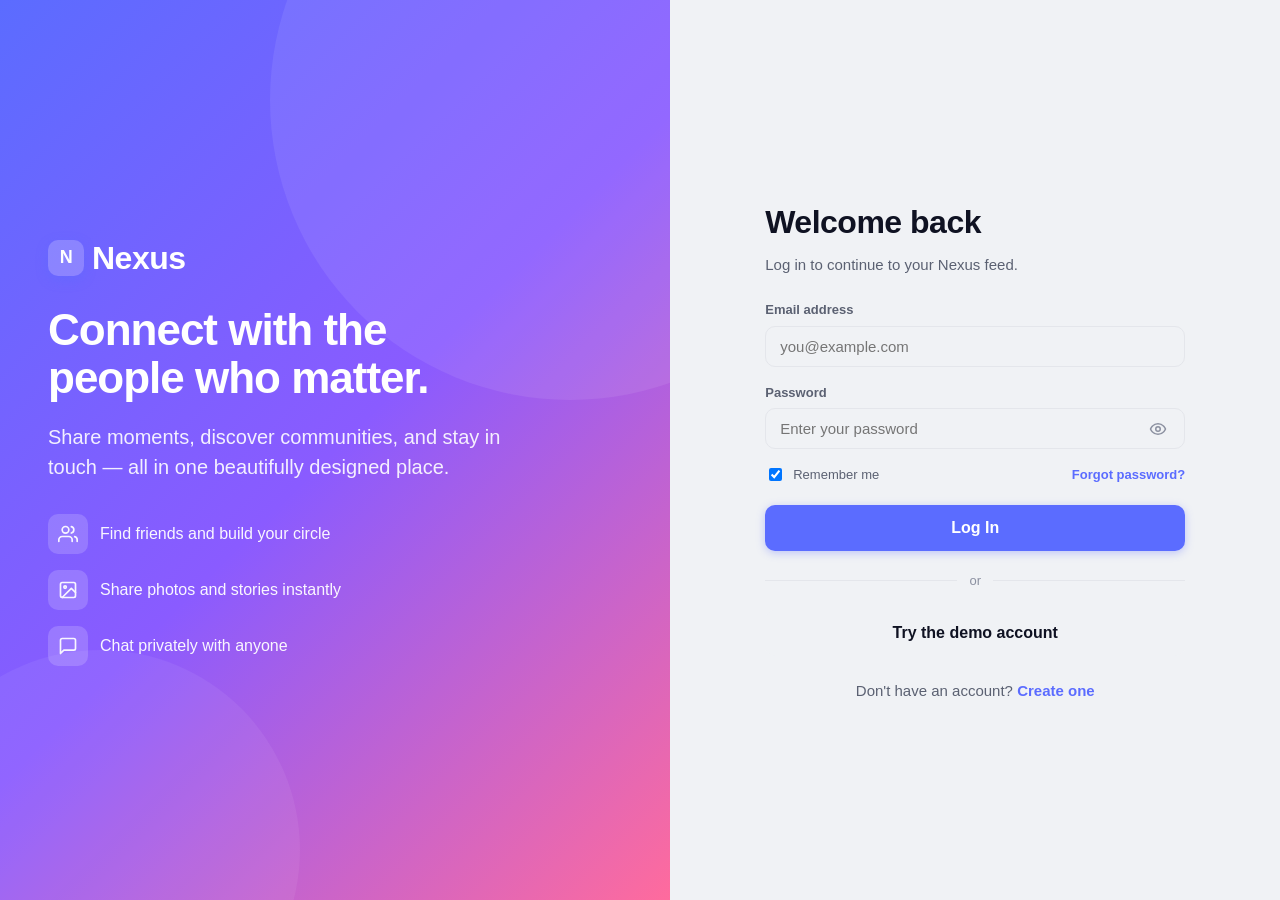
==== login.html @ 4c85dc96 "Update stylesheet and script links in login.html" ====
<!DOCTYPE html>
<html lang="en">
<head>
  <meta charset="UTF-8" />
  <meta name="viewport" content="width=device-width, initial-scale=1.0" />
  <title>Log In — Nexus</title>
  <meta name="description" content="Log in to Nexus, the modern social network." />
  <link rel="stylesheet" href="style.css" />
  <link rel="stylesheet" href="responsive.css" />
</head>
<body>

  <main class="auth-page">
    <!-- Marketing / Brand panel -->
    <section class="auth-hero" aria-hidden="false">
      <div class="auth-hero-content">
        <div class="brand-logo">
          <span class="brand-mark">N</span>
          Nexus
        </div>
        <h1>Connect with the people who matter.</h1>
        <p>Share moments, discover communities, and stay in touch — all in one beautifully designed place.</p>

        <div class="auth-features">
          <div class="auth-feature">
            <span class="fi">
              <svg width="20" height="20" viewBox="0 0 24 24" fill="none" stroke="currentColor" stroke-width="2" stroke-linecap="round" stroke-linejoin="round"><path d="M17 21v-2a4 4 0 0 0-4-4H5a4 4 0 0 0-4 4v2"/><circle cx="9" cy="7" r="4"/><path d="M23 21v-2a4 4 0 0 0-3-3.87"/><path d="M16 3.13a4 4 0 0 1 0 7.75"/></svg>
            </span>
            Find friends and build your circle
          </div>
          <div class="auth-feature">
            <span class="fi">
              <svg width="20" height="20" viewBox="0 0 24 24" fill="none" stroke="currentColor" stroke-width="2" stroke-linecap="round" stroke-linejoin="round"><rect x="3" y="3" width="18" height="18" rx="2"/><circle cx="8.5" cy="8.5" r="1.5"/><path d="m21 15-5-5L5 21"/></svg>
            </span>
            Share photos and stories instantly
          </div>
          <div class="auth-feature">
            <span class="fi">
              <svg width="20" height="20" viewBox="0 0 24 24" fill="none" stroke="currentColor" stroke-width="2" stroke-linecap="round" stroke-linejoin="round"><path d="M21 15a2 2 0 0 1-2 2H7l-4 4V5a2 2 0 0 1 2-2h14a2 2 0 0 1 2 2z"/></svg>
            </span>
            Chat privately with anyone
          </div>
        </div>
      </div>
    </section>

    <!-- Login form -->
    <section class="auth-form-wrap">
      <form class="auth-form" id="loginForm" novalidate>
        <h2>Welcome back</h2>
        <p class="subtitle">Log in to continue to your Nexus feed.</p>

        <div class="field">
          <label for="loginEmail">Email address</label>
          <input type="email" id="loginEmail" class="input" placeholder="you@example.com" autocomplete="email" required />
          <div class="field-error" id="loginEmailError"></div>
        </div>

        <div class="field">
          <label for="loginPassword">Password</label>
          <div class="input-wrap">
            <input type="password" id="loginPassword" class="input" placeholder="Enter your password" autocomplete="current-password" required />
            <button type="button" class="toggle-pass" id="toggleLoginPass" aria-label="Show password">
              <svg width="18" height="18" viewBox="0 0 24 24" fill="none" stroke="currentColor" stroke-width="2" stroke-linecap="round" stroke-linejoin="round"><path d="M2 12s3-7 10-7 10 7 10 7-3 7-10 7-10-7-10-7Z"/><circle cx="12" cy="12" r="3"/></svg>
            </button>
          </div>
          <div class="field-error" id="loginPasswordError"></div>
        </div>

        <div class="flex-between" style="margin-bottom: 20px;">
          <label style="display:flex; align-items:center; gap:8px; font-size:13px; color:var(--text-secondary); cursor:pointer;">
            <input type="checkbox" id="rememberMe" checked />
            Remember me
          </label>
          <a href="#" onclick="return false;" style="font-size:13px; color:var(--brand-primary); font-weight:600;">Forgot password?</a>
        </div>

        <button type="submit" class="btn btn-primary btn-block btn-lg" id="loginBtn">Log In</button>

        <div class="divider">or</div>

        <button type="button" class="btn btn-secondary btn-block btn-lg" id="demoLoginBtn">Try the demo account</button>

        <div class="auth-footer">
          Don't have an account? <a href="signup.html">Create one</a>
        </div>
      </form>
    </section>
  </main>

  <div class="toast-container" id="toastContainer" aria-live="polite" aria-atomic="true"></div>

  <script src="app.js"></script>
  <script src="auth.js"></script>
  <script>
    // Initialize auth page after app.js has loaded
    document.addEventListener('DOMContentLoaded', () => {
      Auth.initLoginPage();
    });
  </script>
</body>
</html>
---- style.css ----
/* ============================================================
   NEXUS SOCIAL — Core Stylesheet
   Design System: variables, layout, components
   ============================================================ */

/* ---------- Design Tokens ---------- */
:root {
  /* Brand */
  --brand-primary: #5b6cff;
  --brand-primary-dark: #4453e0;
  --brand-primary-light: #eef0ff;
  --brand-accent: #ff6b9d;
  --brand-gradient: linear-gradient(135deg, #5b6cff 0%, #8a5bff 50%, #ff6b9d 100%);

  /* Surfaces */
  --bg-app: #f0f2f5;
  --bg-card: #ffffff;
  --bg-elevated: #ffffff;
  --bg-hover: #f2f3f7;
  --bg-input: #f0f2f5;
  --bg-overlay: rgba(15, 18, 30, 0.55);

  /* Text */
  --text-primary: #0f1222;
  --text-secondary: #5b6172;
  --text-muted: #8b90a0;
  --text-inverse: #ffffff;
  --text-link: #5b6cff;

  /* Borders */
  --border-color: #e4e6eb;
  --border-strong: #d0d3db;

  /* Status */
  --success: #22c55e;
  --error: #ef4444;
  --warning: #f59e0b;
  --info: #3b82f6;

  /* Spacing scale */
  --sp-1: 4px;
  --sp-2: 8px;
  --sp-3: 12px;
  --sp-4: 16px;
  --sp-5: 20px;
  --sp-6: 24px;
  --sp-8: 32px;
  --sp-10: 40px;
  --sp-12: 48px;

  /* Radius */
  --r-sm: 6px;
  --r-md: 10px;
  --r-lg: 14px;
  --r-xl: 20px;
  --r-full: 999px;

  /* Shadows */
  --shadow-xs: 0 1px 2px rgba(15, 18, 34, 0.06);
  --shadow-sm: 0 2px 6px rgba(15, 18, 34, 0.08);
  --shadow-md: 0 6px 18px rgba(15, 18, 34, 0.1);
  --shadow-lg: 0 14px 40px rgba(15, 18, 34, 0.16);

  /* Typography */
  --font-sans: -apple-system, BlinkMacSystemFont, "Segoe UI", Roboto, Helvetica, Arial, sans-serif;
  --fs-xs: 11px;
  --fs-sm: 13px;
  --fs-base: 15px;
  --fs-md: 16px;
  --fs-lg: 20px;
  --fs-xl: 24px;
  --fs-2xl: 32px;

  /* Motion */
  --t-fast: 120ms ease;
  --t-base: 220ms cubic-bezier(0.4, 0, 0.2, 1);
  --t-slow: 380ms cubic-bezier(0.4, 0, 0.2, 1);

  --nav-height: 60px;
}

/* ---------- Dark Theme ---------- */
body.theme-dark {
  --bg-app: #0e1016;
  --bg-card: #171a22;
  --bg-elevated: #1e222c;
  --bg-hover: #232733;
  --bg-input: #232733;
  --bg-overlay: rgba(0, 0, 0, 0.7);

  --text-primary: #eef0f5;
  --text-secondary: #a7adbd;
  --text-muted: #7a8090;
  --text-inverse: #0f1222;

  --border-color: #262a35;
  --border-strong: #333846;

  --brand-primary-light: #1e2233;
  --shadow-xs: 0 1px 2px rgba(0, 0, 0, 0.4);
  --shadow-sm: 0 2px 6px rgba(0, 0, 0, 0.45);
  --shadow-md: 0 6px 18px rgba(0, 0, 0, 0.5);
  --shadow-lg: 0 14px 40px rgba(0, 0, 0, 0.6);
}

/* ---------- Reset ---------- */
*, *::before, *::after { box-sizing: border-box; }
html, body { margin: 0; padding: 0; }
img { max-width: 100%; display: block; }
button { font-family: inherit; cursor: pointer; border: none; background: none; }
input, textarea, select { font-family: inherit; }
a { color: inherit; text-decoration: none; }
ul { list-style: none; margin: 0; padding: 0; }

body {
  font-family: var(--font-sans);
  font-size: var(--fs-base);
  color: var(--text-primary);
  background: var(--bg-app);
  line-height: 1.5;
  -webkit-font-smoothing: antialiased;
  transition: background var(--t-base), color var(--t-base);
  min-height: 100vh;
}

::selection { background: var(--brand-primary); color: #fff; }

/* Focus visible */
:focus-visible {
  outline: 2px solid var(--brand-primary);
  outline-offset: 2px;
  border-radius: var(--r-sm);
}

/* Scrollbar */
::-webkit-scrollbar { width: 10px; height: 10px; }
::-webkit-scrollbar-thumb { background: var(--border-strong); border-radius: var(--r-full); }
::-webkit-scrollbar-thumb:hover { background: var(--text-muted); }
::-webkit-scrollbar-track { background: transparent; }

/* ---------- Utility ---------- */
.hidden { display: none !important; }
.sr-only {
  position: absolute; width: 1px; height: 1px;
  padding: 0; margin: -1px; overflow: hidden;
  clip: rect(0,0,0,0); white-space: nowrap; border: 0;
}
.text-muted { color: var(--text-muted); }
.text-secondary { color: var(--text-secondary); }
.flex { display: flex; }
.flex-center { display: flex; align-items: center; justify-content: center; }
.flex-between { display: flex; align-items: center; justify-content: space-between; }
.gap-2 { gap: var(--sp-2); }
.gap-3 { gap: var(--sp-3); }
.gap-4 { gap: var(--sp-4); }

/* ---------- Buttons ---------- */
.btn {
  display: inline-flex;
  align-items: center;
  justify-content: center;
  gap: var(--sp-2);
  padding: 10px 18px;
  border-radius: var(--r-md);
  font-size: var(--fs-base);
  font-weight: 600;
  transition: transform var(--t-fast), background var(--t-fast), box-shadow var(--t-fast), color var(--t-fast);
  white-space: nowrap;
  user-select: none;
}
.btn:active { transform: scale(0.97); }
.btn-primary {
  background: var(--brand-primary);
  color: #fff;
  box-shadow: 0 2px 8px rgba(91, 108, 255, 0.35);
}
.btn-primary:hover { background: var(--brand-primary-dark); }
.btn-secondary {
  background: var(--bg-input);
  color: var(--text-primary);
}
.btn-secondary:hover { background: var(--bg-hover); }
.btn-ghost {
  background: transparent;
  color: var(--text-primary);
}
.btn-ghost:hover { background: var(--bg-hover); }
.btn-danger { background: var(--error); color: #fff; }
.btn-danger:hover { background: #dc2626; }
.btn-outline {
  background: transparent;
  border: 1.5px solid var(--border-strong);
  color: var(--text-primary);
}
.btn-outline:hover { background: var(--bg-hover); }
.btn-sm { padding: 6px 12px; font-size: var(--fs-sm); }
.btn-lg { padding: 14px 24px; font-size: var(--fs-md); }
.btn-block { width: 100%; }
.btn-icon {
  width: 40px; height: 40px;
  padding: 0; border-radius: var(--r-full);
}

/* ---------- Avatar ---------- */
.avatar {
  width: 40px; height: 40px;
  border-radius: var(--r-full);
  object-fit: cover;
  background: var(--bg-input);
  flex-shrink: 0;
}
.avatar-xs { width: 28px; height: 28px; }
.avatar-sm { width: 36px; height: 36px; }
.avatar-md { width: 44px; height: 44px; }
.avatar-lg { width: 56px; height: 56px; }
.avatar-xl { width: 80px; height: 80px; }
.avatar-2xl { width: 120px; height: 120px; }

.avatar-fallback {
  display: flex; align-items: center; justify-content: center;
  background: var(--brand-gradient);
  color: #fff; font-weight: 700;
  text-transform: uppercase;
  letter-spacing: 0.5px;
}

/* ---------- Top Navigation ---------- */
.topnav {
  position: sticky;
  top: 0;
  z-index: 100;
  height: var(--nav-height);
  background: var(--bg-card);
  border-bottom: 1px solid var(--border-color);
  display: grid;
  grid-template-columns: minmax(220px, 1fr) minmax(280px, 2fr) minmax(220px, 1fr);
  align-items: center;
  gap: var(--sp-4);
  padding: 0 var(--sp-5);
  transition: background var(--t-base), border-color var(--t-base);
}

.nav-brand {
  display: flex;
  align-items: center;
  gap: var(--sp-3);
}
.brand-logo {
  display: flex; align-items: center; gap: var(--sp-2);
  font-size: var(--fs-xl);
  font-weight: 800;
  letter-spacing: -0.5px;
  background: var(--brand-gradient);
  -webkit-background-clip: text;
  background-clip: text;
  color: transparent;
}
.brand-mark {
  width: 36px; height: 36px;
  border-radius: 10px;
  background: var(--brand-gradient);
  display: flex; align-items: center; justify-content: center;
  color: #fff; font-weight: 800; font-size: 18px;
  box-shadow: 0 4px 12px rgba(91,108,255,0.4);
}

.nav-search {
  position: relative;
  max-width: 420px;
  width: 100%;
  justify-self: center;
}
.nav-search .search-icon {
  position: absolute;
  left: 12px; top: 50%;
  transform: translateY(-50%);
  color: var(--text-muted);
  pointer-events: none;
}
.nav-search input {
  width: 100%;
  padding: 10px 14px 10px 38px;
  border-radius: var(--r-full);
  border: none;
  background: var(--bg-input);
  color: var(--text-primary);
  font-size: var(--fs-base);
  transition: background var(--t-fast), box-shadow var(--t-fast);
}
.nav-search input:focus {
  outline: none;
  background: var(--bg-card);
  box-shadow: 0 0 0 2px var(--brand-primary), var(--shadow-sm);
}

.search-results {
  position: absolute;
  top: calc(100% + 8px);
  left: 0; right: 0;
  background: var(--bg-elevated);
  border-radius: var(--r-lg);
  box-shadow: var(--shadow-lg);
  border: 1px solid var(--border-color);
  max-height: 420px;
  overflow-y: auto;
  padding: var(--sp-2);
  z-index: 200;
  animation: slideDown var(--t-base);
}
.search-result-item {
  display: flex; align-items: center; gap: var(--sp-3);
  padding: var(--sp-3);
  border-radius: var(--r-md);
  cursor: pointer;
  transition: background var(--t-fast);
}
.search-result-item:hover { background: var(--bg-hover); }
.search-result-item .meta { min-width: 0; }
.search-result-item .name { font-weight: 600; font-size: var(--fs-base); }
.search-result-item .sub { font-size: var(--fs-sm); color: var(--text-muted); }

.nav-actions {
  display: flex;
  align-items: center;
  gap: var(--sp-2);
  justify-content: flex-end;
}
.nav-icon-btn {
  position: relative;
  width: 42px; height: 42px;
  border-radius: var(--r-full);
  background: var(--bg-input);
  color: var(--text-primary);
  display: flex; align-items: center; justify-content: center;
  transition: background var(--t-fast), transform var(--t-fast);
}
.nav-icon-btn:hover { background: var(--bg-hover); transform: translateY(-1px); }
.nav-icon-btn.active { background: var(--brand-primary-light); color: var(--brand-primary); }

.nav-badge {
  position: absolute;
  top: -2px; right: -2px;
  min-width: 18px; height: 18px;
  padding: 0 5px;
  border-radius: var(--r-full);
  background: var(--error);
  color: #fff;
  font-size: 11px;
  font-weight: 700;
  display: flex; align-items: center; justify-content: center;
  border: 2px solid var(--bg-card);
}

.nav-avatar-btn {
  width: 42px; height: 42px;
  border-radius: var(--r-full);
  padding: 0;
  overflow: hidden;
  border: 2px solid transparent;
  transition: border-color var(--t-fast);
}
.nav-avatar-btn:hover { border-color: var(--brand-primary); }
.nav-avatar-btn .avatar { width: 100%; height: 100%; }

/* ---------- Dropdown ---------- */
.dropdown-wrap { position: relative; }
.dropdown {
  position: absolute;
  top: calc(100% + 10px);
  right: 0;
  min-width: 260px;
  background: var(--bg-elevated);
  border-radius: var(--r-lg);
  border: 1px solid var(--border-color);
  box-shadow: var(--shadow-lg);
  padding: var(--sp-2);
  z-index: 200;
  animation: slideDown var(--t-base);
  transform-origin: top right;
}
.dropdown.wide { width: 360px; min-width: 320px; }
.dropdown-header {
  padding: var(--sp-3) var(--sp-3) var(--sp-2);
  font-weight: 700;
  font-size: var(--fs-lg);
  display: flex; align-items: center; justify-content: space-between;
}
.dropdown-divider {
  height: 1px;
  background: var(--border-color);
  margin: var(--sp-2) 0;
}
.dropdown-item {
  display: flex;
  align-items: center;
  gap: var(--sp-3);
  padding: var(--sp-3);
  border-radius: var(--r-md);
  cursor: pointer;
  transition: background var(--t-fast);
  width: 100%;
  text-align: left;
  font-size: var(--fs-base);
  color: var(--text-primary);
}
.dropdown-item:hover { background: var(--bg-hover); }
.dropdown-item .item-icon {
  width: 36px; height: 36px;
  border-radius: var(--r-full);
  background: var(--bg-input);
  display: flex; align-items: center; justify-content: center;
  color: var(--text-secondary);
  flex-shrink: 0;
}
.dropdown-item .item-title { font-weight: 600; }
.dropdown-item .item-sub { font-size: var(--fs-sm); color: var(--text-muted); }

.switch {
  position: relative;
  width: 44px; height: 24px;
  background: var(--border-strong);
  border-radius: var(--r-full);
  transition: background var(--t-base);
  flex-shrink: 0;
  margin-left: auto;
}
.switch::after {
  content: "";
  position: absolute;
  top: 2px; left: 2px;
  width: 20px; height: 20px;
  border-radius: 50%;
  background: #fff;
  box-shadow: var(--shadow-xs);
  transition: transform var(--t-base);
}
.switch.on { background: var(--brand-primary); }
.switch.on::after { transform: translateX(20px); }

/* ---------- App Layout ---------- */
.app-layout {
  display: grid;
  grid-template-columns: minmax(220px, 280px) minmax(0, 1fr) minmax(240px, 320px);
  gap: var(--sp-5);
  max-width: 1400px;
  margin: 0 auto;
  padding: var(--sp-5);
  align-items: start;
}

.sidebar {
  position: sticky;
  top: calc(var(--nav-height) + var(--sp-5));
  max-height: calc(100vh - var(--nav-height) - var(--sp-8));
  overflow-y: auto;
  padding-right: var(--sp-1);
}
.sidebar::-webkit-scrollbar { width: 6px; }

.sidebar-nav { display: flex; flex-direction: column; gap: 2px; }
.sidebar-item {
  display: flex;
  align-items: center;
  gap: var(--sp-4);
  padding: var(--sp-3) var(--sp-3);
  border-radius: var(--r-md);
  cursor: pointer;
  transition: background var(--t-fast);
  font-weight: 600;
  color: var(--text-primary);
  font-size: var(--fs-base);
}
.sidebar-item:hover { background: var(--bg-hover); }
.sidebar-item.active { background: var(--brand-primary-light); color: var(--brand-primary); }
.sidebar-item .icon-box {
  width: 36px; height: 36px;
  border-radius: var(--r-full);
  background: var(--bg-input);
  display: flex; align-items: center; justify-content: center;
  color: var(--brand-primary);
  flex-shrink: 0;
}
.sidebar-item.active .icon-box { background: var(--brand-primary); color: #fff; }

.sidebar-divider {
  height: 1px;
  background: var(--border-color);
  margin: var(--sp-3) var(--sp-2);
}
.sidebar-title {
  font-size: var(--fs-sm);
  font-weight: 700;
  text-transform: uppercase;
  letter-spacing: 0.6px;
  color: var(--text-muted);
  padding: var(--sp-3) var(--sp-3) var(--sp-2);
}

/* ---------- Feed Column ---------- */
.feed-column {
  display: flex;
  flex-direction: column;
  gap: var(--sp-5);
  min-width: 0;
}

/* ---------- Cards ---------- */
.card {
  background: var(--bg-card);
  border-radius: var(--r-lg);
  border: 1px solid var(--border-color);
  box-shadow: var(--shadow-xs);
  transition: background var(--t-base), border-color var(--t-base);
}
.card-pad { padding: var(--sp-5); }
.card-header {
  display: flex;
  align-items: center;
  justify-content: space-between;
  padding: var(--sp-4) var(--sp-5);
}
.card-title { font-weight: 700; font-size: var(--fs-lg); }

/* ---------- Composer ---------- */
.composer { padding: var(--sp-4) var(--sp-5); }
.composer-top {
  display: flex;
  align-items: center;
  gap: var(--sp-3);
  margin-bottom: var(--sp-3);
}
.composer-input {
  flex: 1;
  padding: 12px 18px;
  border-radius: var(--r-full);
  background: var(--bg-input);
  border: none;
  color: var(--text-primary);
  font-size: var(--fs-md);
  cursor: pointer;
  transition: background var(--t-fast);
}
.composer-input:hover { background: var(--bg-hover); }

.composer-actions {
  display: flex;
  align-items: center;
  justify-content: space-around;
  padding-top: var(--sp-3);
  border-top: 1px solid var(--border-color);
}
.composer-action {
  display: flex;
  align-items: center;
  gap: var(--sp-2);
  padding: var(--sp-2) var(--sp-4);
  border-radius: var(--r-md);
  font-weight: 600;
  font-size: var(--fs-base);
  color: var(--text-secondary);
  transition: background var(--t-fast), color var(--t-fast);
  flex: 1;
  justify-content: center;
}
.composer-action:hover { background: var(--bg-hover); }
.composer-action .ci-photo { color: var(--success); }
.composer-action .ci-video { color: var(--error); }
.composer-action .ci-event { color: var(--warning); }

/* Composer modal */
.composer-modal-body { display: flex; flex-direction: column; gap: var(--sp-4); }
.composer-user { display: flex; align-items: center; gap: var(--sp-3); }
.composer-user .name { font-weight: 700; }
.privacy-pill {
  display: inline-flex; align-items: center; gap: 6px;
  padding: 5px 10px;
  border-radius: var(--r-md);
  background: var(--bg-input);
  font-size: var(--fs-sm);
  font-weight: 600;
  color: var(--text-secondary);
  cursor: pointer;
}
.privacy-pill:hover { background: var(--bg-hover); }

.composer-textarea {
  width: 100%;
  min-height: 120px;
  border: none;
  background: transparent;
  color: var(--text-primary);
  font-size: var(--fs-xl);
  resize: none;
  padding: var(--sp-2);
}
.composer-textarea:focus { outline: none; }
.composer-textarea::placeholder { color: var(--text-muted); }

.image-preview-box {
  position: relative;
  border-radius: var(--r-lg);
  overflow: hidden;
  border: 1px solid var(--border-color);
  max-height: 420px;
  display: flex; align-items: center; justify-content: center;
  background: var(--bg-input);
}
.image-preview-box img { max-height: 420px; width: 100%; object-fit: contain; }
.image-remove-btn {
  position: absolute;
  top: 10px; right: 10px;
  width: 34px; height: 34px;
  border-radius: var(--r-full);
  background: rgba(0,0,0,0.65);
  color: #fff;
  display: flex; align-items: center; justify-content: center;
  transition: background var(--t-fast);
}
.image-remove-btn:hover { background: rgba(0,0,0,0.85); }

.composer-toolbar {
  display: flex;
  align-items: center;
  justify-content: space-between;
  padding: var(--sp-3) var(--sp-4);
  border: 1px solid var(--border-color);
  border-radius: var(--r-md);
}
.composer-toolbar .label { font-weight: 600; font-size: var(--fs-base); }
.composer-toolbar .tools { display: flex; gap: var(--sp-2); }
.tool-btn {
  width: 38px; height: 38px;
  border-radius: var(--r-md);
  display: flex; align-items: center; justify-content: center;
  color: var(--success);
  transition: background var(--t-fast);
}
.tool-btn:hover { background: var(--bg-hover); }

/* ---------- Stories ---------- */
.stories-scroll {
  display: flex;
  gap: var(--sp-3);
  overflow-x: auto;
  padding: var(--sp-3);
  scrollbar-width: none;
}
.stories-scroll::-webkit-scrollbar { display: none; }

.story-card {
  position: relative;
  flex-shrink: 0;
  width: 118px;
  height: 200px;
  border-radius: var(--r-lg);
  overflow: hidden;
  cursor: pointer;
  background: var(--bg-input);
  transition: transform var(--t-base);
}
.story-card:hover { transform: translateY(-3px); }
.story-card img { width: 100%; height: 100%; object-fit: cover; }
.story-card .story-name {
  position: absolute;
  left: 8px; right: 8px; bottom: 8px;
  color: #fff;
  font-size: var(--fs-sm);
  font-weight: 600;
  text-shadow: 0 1px 4px rgba(0,0,0,0.6);
  white-space: nowrap;
  overflow: hidden;
  text-overflow: ellipsis;
}
.story-avatar-ring {
  position: absolute;
  top: 8px; left: 8px;
  width: 40px; height: 40px;
  border-radius: 50%;
  border: 3px solid var(--brand-primary);
  padding: 2px;
  background: var(--bg-card);
}
.story-avatar-ring img {
  width: 100%; height: 100%;
  border-radius: 50%;
  object-fit: cover;
}

.story-create {
  background: var(--bg-card);
  border: 1px solid var(--border-color);
  display: flex; flex-direction: column;
}
.story-create .story-cover {
  flex: 1;
  background: var(--bg-input);
  display: flex; align-items: center; justify-content: center;
  overflow: hidden;
}
.story-create .story-cover img { width: 100%; height: 100%; object-fit: cover; }
.story-create .story-footer {
  padding: var(--sp-3);
  display: flex; flex-direction: column; align-items: center;
  position: relative;
}
.story-create .plus-btn {
  width: 40px; height: 40px;
  border-radius: 50%;
  background: var(--brand-primary);
  color: #fff;
  display: flex; align-items: center; justify-content: center;
  border: 3px solid var(--bg-card);
  position: absolute;
  top: -20px;
  font-size: 22px;
  font-weight: 300;
  box-shadow: 0 4px 10px rgba(91,108,255,0.4);
}
.story-create .label {
  margin-top: var(--sp-4);
  font-size: var(--fs-sm);
  font-weight: 600;
  text-align: center;
}

/* ---------- Post ---------- */
.post { margin-bottom: 0; animation: fadeInUp var(--t-slow); }
.post-header {
  display: flex;
  align-items: flex-start;
  gap: var(--sp-3);
  padding: var(--sp-4) var(--sp-5) var(--sp-3);
}
.post-header .post-meta { flex: 1; min-width: 0; }
.post-header .post-author { font-weight: 700; font-size: var(--fs-base); }
.post-header .post-author:hover { color: var(--brand-primary); cursor: pointer; }
.post-header .post-sub {
  display: flex;
  align-items: center;
  gap: 6px;
  font-size: var(--fs-sm);
  color: var(--text-muted);
}
.post-header .post-sub .dot { font-size: 8px; }

.post-body { padding: 0 var(--sp-5) var(--sp-4); }
.post-text {
  font-size: var(--fs-md);
  line-height: 1.55;
  white-space: pre-wrap;
  word-break: break-word;
  margin-bottom: var(--sp-3);
}
.post-text:last-child { margin-bottom: 0; }
.post-image {
  border-radius: var(--r-md);
  overflow: hidden;
  border: 1px solid var(--border-color);
  background: var(--bg-input);
}
.post-image img { width: 100%; max-height: 560px; object-fit: cover; cursor: pointer; }

.post-stats {
  display: flex;
  align-items: center;
  justify-content: space-between;
  padding: var(--sp-2) var(--sp-5);
  font-size: var(--fs-sm);
  color: var(--text-muted);
}
.post-stats .reactions {
  display: flex; align-items: center; gap: 6px;
}
.reaction-pill {
  width: 20px; height: 20px;
  border-radius: 50%;
  background: var(--brand-primary);
  color: #fff;
  display: inline-flex;
  align-items: center;
  justify-content: center;
  font-size: 11px;
  margin-right: -6px;
  border: 2px solid var(--bg-card);
}

.post-actions {
  display: flex;
  align-items: center;
  justify-content: space-around;
  padding: var(--sp-2) var(--sp-3);
  border-top: 1px solid var(--border-color);
  margin: 0 var(--sp-4) var(--sp-3);
}
.post-action {
  display: flex;
  align-items: center;
  gap: var(--sp-2);
  padding: var(--sp-2) var(--sp-4);
  border-radius: var(--r-md);
  font-weight: 600;
  font-size: var(--fs-base);
  color: var(--text-secondary);
  flex: 1;
  justify-content: center;
  transition: background var(--t-fast), color var(--t-fast);
}
.post-action:hover { background: var(--bg-hover); }
.post-action.liked { color: var(--brand-primary); }
.post-action.liked svg { fill: var(--brand-primary); stroke: var(--brand-primary); }
.post-action.saved { color: var(--warning); }
.post-action.saved svg { fill: var(--warning); stroke: var(--warning); }

/* Like pop animation */
@keyframes likePop {
  0% { transform: scale(1); }
  40% { transform: scale(1.3); }
  100% { transform: scale(1); }
}
.post-action.like-anim svg { animation: likePop 320ms ease; }

/* ---------- Comments ---------- */
.comments-section {
  padding: 0 var(--sp-5) var(--sp-4);
  border-top: 1px solid var(--border-color);
  padding-top: var(--sp-3);
}
.comment {
  display: flex;
  gap: var(--sp-2);
  margin-bottom: var(--sp-3);
  animation: fadeIn var(--t-base);
}
.comment-main { flex: 1; min-width: 0; }
.comment-bubble {
  background: var(--bg-input);
  border-radius: var(--r-lg);
  padding: var(--sp-2) var(--sp-3);
  display: inline-block;
  max-width: 100%;
}
.comment-author { font-weight: 700; font-size: var(--fs-sm); }
.comment-text { font-size: var(--fs-base); word-break: break-word; }
.comment-meta {
  display: flex;
  align-items: center;
  gap: var(--sp-3);
  font-size: var(--fs-xs);
  color: var(--text-muted);
  margin-top: 4px;
  padding-left: var(--sp-3);
}
.comment-meta button {
  font-weight: 600;
  color: var(--text-muted);
  font-size: var(--fs-xs);
  transition: color var(--t-fast);
}
.comment-meta button:hover { color: var(--brand-primary); }
.comment-meta button.liked { color: var(--brand-primary); }

.comment-input-row {
  display: flex;
  gap: var(--sp-2);
  align-items: center;
  margin-top: var(--sp-2);
}
.comment-input {
  flex: 1;
  padding: 9px 14px;
  border-radius: var(--r-full);
  border: 1px solid var(--border-color);
  background: var(--bg-input);
  color: var(--text-primary);
  font-size: var(--fs-sm);
}
.comment-input:focus { outline: none; border-color: var(--brand-primary); background: var(--bg-card); }

.replies-container {
  margin-left: 44px;
  padding-left: var(--sp-3);
  border-left: 2px solid var(--border-color);
  margin-top: var(--sp-2);
}

/* ---------- Right Sidebar Widgets ---------- */
.widget { padding: var(--sp-4) var(--sp-5); }
.widget + .widget { border-top: 1px solid var(--border-color); }
.widget-title {
  font-weight: 700;
  font-size: var(--fs-md);
  margin-bottom: var(--sp-3);
  display: flex; align-items: center; justify-content: space-between;
}
.widget-link { font-size: var(--fs-sm); color: var(--brand-primary); font-weight: 600; cursor: pointer; }
.widget-link:hover { text-decoration: underline; }

.friend-row {
  display: flex;
  align-items: center;
  gap: var(--sp-3);
  padding: var(--sp-2) 0;
  border-radius: var(--r-md);
  cursor: pointer;
  transition: background var(--t-fast);
}
.friend-row:hover { background: var(--bg-hover); padding-left: var(--sp-2); padding-right: var(--sp-2); }
.friend-row .name { font-weight: 600; font-size: var(--fs-base); }
.friend-row .sub { font-size: var(--fs-sm); color: var(--text-muted); }
.friend-row .actions { margin-left: auto; display: flex; gap: 6px; }

.online-dot {
  width: 10px; height: 10px;
  border-radius: 50%;
  background: var(--success);
  border: 2px solid var(--bg-card);
  position: absolute;
  bottom: 0; right: 0;
}
.avatar-wrap { position: relative; display: inline-block; }

.birthday-row { display: flex; gap: var(--sp-3); padding: var(--sp-2) 0; align-items: flex-start; }
.birthday-icon {
  width: 36px; height: 36px;
  border-radius: 50%;
  background: linear-gradient(135deg,#ff6b9d,#ffb86b);
  display: flex; align-items: center; justify-content: center;
  color: #fff; flex-shrink: 0;
}

/* ---------- Modals ---------- */
.modal-overlay {
  position: fixed;
  inset: 0;
  background: var(--bg-overlay);
  backdrop-filter: blur(4px);
  display: flex;
  align-items: center;
  justify-content: center;
  padding: var(--sp-4);
  z-index: 500;
  animation: fadeIn var(--t-base);
}
.modal {
  background: var(--bg-card);
  border-radius: var(--r-xl);
  box-shadow: var(--shadow-lg);
  width: 100%;
  max-width: 560px;
  max-height: 90vh;
  overflow-y: auto;
  animation: scaleIn var(--t-base);
  border: 1px solid var(--border-color);
}
.modal-lg { max-width: 720px; }
.modal-sm { max-width: 420px; }
.modal-header {
  display: flex;
  align-items: center;
  justify-content: space-between;
  padding: var(--sp-4) var(--sp-5);
  border-bottom: 1px solid var(--border-color);
}
.modal-title { font-weight: 700; font-size: var(--fs-lg); }
.modal-body { padding: var(--sp-5); }
.modal-footer {
  display: flex;
  justify-content: flex-end;
  gap: var(--sp-3);
  padding: var(--sp-4) var(--sp-5);
  border-top: 1px solid var(--border-color);
}
.modal-close {
  width: 36px; height: 36px;
  border-radius: var(--r-full);
  display: flex; align-items: center; justify-content: center;
  color: var(--text-secondary);
  transition: background var(--t-fast);
}
.modal-close:hover { background: var(--bg-hover); }

/* ---------- Forms ---------- */
.field { margin-bottom: var(--sp-4); }
.field label {
  display: block;
  font-size: var(--fs-sm);
  font-weight: 600;
  margin-bottom: 6px;
  color: var(--text-secondary);
}
.input, .textarea, .select {
  width: 100%;
  padding: 11px 14px;
  border-radius: var(--r-md);
  border: 1.5px solid var(--border-color);
  background: var(--bg-input);
  color: var(--text-primary);
  font-size: var(--fs-base);
  transition: border-color var(--t-fast), background var(--t-fast), box-shadow var(--t-fast);
}
.input:focus, .textarea:focus, .select:focus {
  outline: none;
  border-color: var(--brand-primary);
  background: var(--bg-card);
  box-shadow: 0 0 0 3px rgba(91,108,255,0.15);
}
.textarea { resize: vertical; min-height: 90px; font-family: inherit; }
.input.error, .textarea.error { border-color: var(--error); }
.field-error {
  color: var(--error);
  font-size: var(--fs-sm);
  margin-top: 5px;
  display: none;
}
.field-error.show { display: block; }

.input-wrap { position: relative; }
.input-wrap .toggle-pass {
  position: absolute;
  right: 10px; top: 50%;
  transform: translateY(-50%);
  width: 34px; height: 34px;
  border-radius: var(--r-md);
  display: flex; align-items: center; justify-content: center;
  color: var(--text-muted);
}
.input-wrap .toggle-pass:hover { background: var(--bg-hover); }

.form-row { display: grid; grid-template-columns: 1fr 1fr; gap: var(--sp-4); }

/* ---------- Auth Pages ---------- */
.auth-page {
  min-height: 100vh;
  display: grid;
  grid-template-columns: 1.1fr 1fr;
  background: var(--bg-app);
}
.auth-hero {
  background: var(--brand-gradient);
  color: #fff;
  padding: var(--sp-12);
  display: flex;
  flex-direction: column;
  justify-content: center;
  position: relative;
  overflow: hidden;
}
.auth-hero::before {
  content: "";
  position: absolute;
  width: 600px; height: 600px;
  border-radius: 50%;
  background: rgba(255,255,255,0.08);
  top: -200px; right: -200px;
}
.auth-hero::after {
  content: "";
  position: absolute;
  width: 400px; height: 400px;
  border-radius: 50%;
  background: rgba(255,255,255,0.06);
  bottom: -150px; left: -100px;
}
.auth-hero-content { position: relative; z-index: 1; max-width: 480px; }
.auth-hero .brand-logo { color: #fff; -webkit-text-fill-color: #fff; font-size: var(--fs-2xl); margin-bottom: var(--sp-6); }
.auth-hero .brand-mark { background: rgba(255,255,255,0.2); }
.auth-hero h1 { font-size: 44px; line-height: 1.1; margin: 0 0 var(--sp-5); font-weight: 800; letter-spacing: -1px; }
.auth-hero p { font-size: var(--fs-lg); opacity: 0.9; margin: 0 0 var(--sp-8); }
.auth-features { display: flex; flex-direction: column; gap: var(--sp-4); }
.auth-feature {
  display: flex; align-items: center; gap: var(--sp-3);
  font-size: var(--fs-md);
  opacity: 0.95;
}
.auth-feature .fi {
  width: 40px; height: 40px;
  border-radius: var(--r-md);
  background: rgba(255,255,255,0.18);
  display: flex; align-items: center; justify-content: center;
  flex-shrink: 0;
}

.auth-form-wrap {
  display: flex;
  align-items: center;
  justify-content: center;
  padding: var(--sp-8);
  overflow-y: auto;
}
.auth-form {
  width: 100%;
  max-width: 420px;
}
.auth-form h2 { font-size: var(--fs-2xl); margin: 0 0 var(--sp-2); font-weight: 800; letter-spacing: -0.5px; }
.auth-form .subtitle { color: var(--text-secondary); margin: 0 0 var(--sp-6); }
.auth-form .divider {
  display: flex; align-items: center; gap: var(--sp-3);
  color: var(--text-muted);
  font-size: var(--fs-sm);
  margin: var(--sp-5) 0;
}
.auth-form .divider::before, .auth-form .divider::after {
  content: ""; flex: 1; height: 1px; background: var(--border-color);
}
.auth-footer { text-align: center; margin-top: var(--sp-6); color: var(--text-secondary); }
.auth-footer a { color: var(--brand-primary); font-weight: 600; }
.auth-footer a:hover { text-decoration: underline; }

.gender-group { display: flex; gap: var(--sp-3); }
.gender-option {
  flex: 1;
  display: flex; align-items: center; justify-content: center;
  gap: 6px;
  padding: 10px;
  border-radius: var(--r-md);
  border: 1.5px solid var(--border-color);
  background: var(--bg-input);
  font-size: var(--fs-sm);
  font-weight: 600;
  cursor: pointer;
  transition: all var(--t-fast);
}
.gender-option:hover { border-color: var(--border-strong); }
.gender-option.selected {
  border-color: var(--brand-primary);
  background: var(--brand-primary-light);
  color: var(--brand-primary);
}
.gender-option input { display: none; }

/* ---------- Toast ---------- */
.toast-container {
  position: fixed;
  top: calc(var(--nav-height) + var(--sp-4));
  right: var(--sp-5);
  z-index: 1000;
  display: flex;
  flex-direction: column;
  gap: var(--sp-3);
  pointer-events: none;
}
.toast {
  display: flex;
  align-items: center;
  gap: var(--sp-3);
  background: var(--bg-elevated);
  color: var(--text-primary);
  padding: var(--sp-3) var(--sp-4);
  border-radius: var(--r-md);
  box-shadow: var(--shadow-lg);
  border: 1px solid var(--border-color);
  border-left: 4px solid var(--brand-primary);
  min-width: 280px;
  max-width: 380px;
  pointer-events: auto;
  animation: slideInRight var(--t-base);
}
.toast.leaving { animation: slideOutRight var(--t-base) forwards; }
.toast.success { border-left-color: var(--success); }
.toast.error { border-left-color: var(--error); }
.toast.warning { border-left-color: var(--warning); }
.toast.info { border-left-color: var(--info); }
.toast .toast-icon { flex-shrink: 0; display: flex; }
.toast.success .toast-icon { color: var(--success); }
.toast.error .toast-icon { color: var(--error); }
.toast.warning .toast-icon { color: var(--warning); }
.toast.info .toast-icon { color: var(--info); }
.toast .toast-msg { flex: 1; font-size: var(--fs-sm); font-weight: 500; }
.toast .toast-close {
  color: var(--text-muted);
  width: 24px; height: 24px;
  display: flex; align-items: center; justify-content: center;
  border-radius: var(--r-full);
}
.toast .toast-close:hover { background: var(--bg-hover); }

/* ---------- Empty State ---------- */
.empty-state {
  display: flex;
  flex-direction: column;
  align-items: center;
  justify-content: center;
  text-align: center;
  padding: var(--sp-10) var(--sp-5);
  color: var(--text-muted);
}
.empty-state .es-icon {
  width: 72px; height: 72px;
  border-radius: 50%;
  background: var(--bg-input);
  display: flex; align-items: center; justify-content: center;
  margin-bottom: var(--sp-4);
  color: var(--text-muted);
}
.empty-state h3 { color: var(--text-primary); margin: 0 0 var(--sp-2); font-size: var(--fs-lg); }
.empty-state p { margin: 0 0 var(--sp-5); max-width: 320px; }

/* ---------- Profile Page ---------- */
.profile-cover {
  position: relative;
  height: 320px;
  border-radius: var(--r-lg);
  overflow: hidden;
  background: var(--brand-gradient);
}
.profile-cover img { width: 100%; height: 100%; object-fit: cover; }
.profile-cover .cover-edit-btn {
  position: absolute;
  right: var(--sp-4); bottom: var(--sp-4);
  background: rgba(0,0,0,0.55);
  color: #fff;
  backdrop-filter: blur(6px);
}
.profile-cover .cover-edit-btn:hover { background: rgba(0,0,0,0.75); }

.profile-header-card {
  background: var(--bg-card);
  border: 1px solid var(--border-color);
  border-radius: var(--r-lg);
  margin-top: -70px;
  position: relative;
  z-index: 2;
  padding: 0 var(--sp-8) var(--sp-6);
  box-shadow: var(--shadow-sm);
}
.profile-top-row {
  display: flex;
  align-items: flex-end;
  gap: var(--sp-5);
  margin-top: -60px;
}
.profile-avatar-big {
  width: 160px; height: 160px;
  border-radius: var(--r-full);
  border: 5px solid var(--bg-card);
  overflow: hidden;
  background: var(--bg-input);
  position: relative;
  flex-shrink: 0;
}
.profile-avatar-big img { width: 100%; height: 100%; object-fit: cover; }
.profile-avatar-big .avatar-edit-overlay {
  position: absolute;
  inset: 0;
  background: rgba(0,0,0,0.4);
  display: flex; align-items: center; justify-content: center;
  color: #fff;
  opacity: 0;
  transition: opacity var(--t-fast);
  cursor: pointer;
}
.profile-avatar-big:hover .avatar-edit-overlay { opacity: 1; }

.profile-info-main { flex: 1; padding-bottom: var(--sp-2); }
.profile-name { font-size: var(--fs-2xl); font-weight: 800; margin: 0; letter-spacing: -0.5px; }
.profile-username { color: var(--text-muted); font-size: var(--fs-base); }
.profile-bio { color: var(--text-secondary); margin: var(--sp-3) 0; max-width: 600px; }

.profile-meta-row {
  display: flex;
  flex-wrap: wrap;
  gap: var(--sp-4);
  color: var(--text-secondary);
  font-size: var(--fs-sm);
  margin: var(--sp-3) 0;
}
.profile-meta-row .item { display: flex; align-items: center; gap: 6px; }
.profile-meta-row .item a { color: var(--brand-primary); }
.profile-meta-row .item a:hover { text-decoration: underline; }

.profile-stats {
  display: flex;
  gap: var(--sp-6);
  margin: var(--sp-4) 0;
}
.profile-stat { text-align: center; cursor: pointer; }
.profile-stat .num { font-weight: 800; font-size: var(--fs-lg); }
.profile-stat .label { font-size: var(--fs-sm); color: var(--text-muted); }
.profile-stat:hover .label { color: var(--brand-primary); }

.profile-actions {
  display: flex;
  gap: var(--sp-3);
  margin-top: var(--sp-4);
  flex-wrap: wrap;
}

.profile-tabs {
  display: flex;
  gap: var(--sp-1);
  margin-top: var(--sp-5);
  border-top: 1px solid var(--border-color);
  padding-top: var(--sp-2);
  overflow-x: auto;
}
.profile-tab {
  padding: var(--sp-3) var(--sp-4);
  font-weight: 600;
  font-size: var(--fs-base);
  color: var(--text-secondary);
  border-radius: var(--r-md);
  transition: background var(--t-fast), color var(--t-fast);
  white-space: nowrap;
}
.profile-tab:hover { background: var(--bg-hover); }
.profile-tab.active { color: var(--brand-primary); background: var(--brand-primary-light); }

/* Photo grid */
.photo-grid {
  display: grid;
  grid-template-columns: repeat(auto-fill, minmax(160px, 1fr));
  gap: var(--sp-3);
}
.photo-grid .photo-item {
  aspect-ratio: 1;
  border-radius: var(--r-md);
  overflow: hidden;
  cursor: pointer;
  background: var(--bg-input);
}
.photo-grid .photo-item img { width: 100%; height: 100%; object-fit: cover; transition: transform var(--t-base); }
.photo-grid .photo-item:hover img { transform: scale(1.05); }

/* Friends grid */
.friends-grid {
  display: grid;
  grid-template-columns: repeat(auto-fill, minmax(200px, 1fr));
  gap: var(--sp-4);
}
.friend-card {
  display: flex;
  align-items: center;
  gap: var(--sp-3);
  padding: var(--sp-3);
  border-radius: var(--r-md);
  border: 1px solid var(--border-color);
  background: var(--bg-card);
  transition: box-shadow var(--t-fast);
}
.friend-card:hover { box-shadow: var(--shadow-sm); }
.friend-card .meta { flex: 1; min-width: 0; }
.friend-card .name { font-weight: 600; font-size: var(--fs-sm); }
.friend-card .sub { font-size: var(--fs-xs); color: var(--text-muted); }

/* About */
.about-grid { display: grid; grid-template-columns: 1fr; gap: var(--sp-3); }
.about-item {
  display: flex; align-items: center; gap: var(--sp-3);
  padding: var(--sp-3);
  border-radius: var(--r-md);
  background: var(--bg-input);
}
.about-item .ai-icon { color: var(--brand-primary); }
.about-item .ai-label { font-size: var(--fs-sm); color: var(--text-muted); }
.about-item .ai-value { font-weight: 500; }

/* ---------- Settings Page ---------- */
.settings-layout {
  display: grid;
  grid-template-columns: 280px 1fr;
  gap: var(--sp-5);
  max-width: 1100px;
  margin: 0 auto;
  padding: var(--sp-5);
}
.settings-nav {
  position: sticky;
  top: calc(var(--nav-height) + var(--sp-5));
  align-self: start;
}
.settings-nav .sidebar-item { font-size: var(--fs-base); }

.settings-section { margin-bottom: var(--sp-6); }
.settings-section h3 {
  margin: 0 0 var(--sp-2);
  font-size: var(--fs-lg);
  font-weight: 700;
}
.settings-section .desc { color: var(--text-secondary); font-size: var(--fs-sm); margin-bottom: var(--sp-4); }

.setting-row {
  display: flex;
  align-items: center;
  justify-content: space-between;
  gap: var(--sp-4);
  padding: var(--sp-4) 0;
  border-bottom: 1px solid var(--border-color);
}
.setting-row:last-child { border-bottom: none; }
.setting-row .info { flex: 1; min-width: 0; }
.setting-row .info .title { font-weight: 600; }
.setting-row .info .sub { font-size: var(--fs-sm); color: var(--text-muted); }

.danger-zone {
  border: 1.5px solid var(--error);
  border-radius: var(--r-lg);
  padding: var(--sp-5);
  background: rgba(239,68,68,0.05);
}
.danger-zone h3 { color: var(--error); }

/* ---------- Messages ---------- */
.messenger {
  display: grid;
  grid-template-columns: 340px 1fr;
  height: calc(100vh - var(--nav-height));
  background: var(--bg-card);
}
.messenger-list {
  border-right: 1px solid var(--border-color);
  overflow-y: auto;
  display: flex;
  flex-direction: column;
}
.messenger-list .header {
  padding: var(--sp-4);
  border-bottom: 1px solid var(--border-color);
  position: sticky; top: 0;
  background: var(--bg-card);
  z-index: 2;
}
.messenger-list .header h2 { margin: 0 0 var(--sp-3); font-size: var(--fs-xl); }
.conversation {
  display: flex;
  align-items: center;
  gap: var(--sp-3);
  padding: var(--sp-3) var(--sp-4);
  cursor: pointer;
  transition: background var(--t-fast);
}
.conversation:hover, .conversation.active { background: var(--bg-hover); }
.conversation .conv-meta { flex: 1; min-width: 0; }
.conversation .conv-name { font-weight: 600; font-size: var(--fs-base); }
.conversation .conv-preview {
  font-size: var(--fs-sm);
  color: var(--text-muted);
  white-space: nowrap;
  overflow: hidden;
  text-overflow: ellipsis;
}
.conversation .conv-time { font-size: var(--fs-xs); color: var(--text-muted); }

.chat-area { display: flex; flex-direction: column; height: 100%; }
.chat-header {
  display: flex;
  align-items: center;
  gap: var(--sp-3);
  padding: var(--sp-3) var(--sp-5);
  border-bottom: 1px solid var(--border-color);
}
.chat-header .name { font-weight: 700; }
.chat-header .status { font-size: var(--fs-sm); color: var(--success); }
.chat-body {
  flex: 1;
  overflow-y: auto;
  padding: var(--sp-5);
  display: flex;
  flex-direction: column;
  gap: var(--sp-2);
}
.message-row { display: flex; align-items: flex-end; gap: var(--sp-2); }
.message-row.me { flex-direction: row-reverse; }
.message-bubble {
  max-width: 60%;
  padding: var(--sp-3) var(--sp-4);
  border-radius: var(--r-lg);
  background: var(--bg-input);
  font-size: var(--fs-base);
  word-break: break-word;
}
.message-row.me .message-bubble {
  background: var(--brand-primary);
  color: #fff;
}
.message-time { font-size: var(--fs-xs); color: var(--text-muted); align-self: flex-end; }

.chat-input-row {
  display: flex;
  gap: var(--sp-3);
  padding: var(--sp-3) var(--sp-5);
  border-top: 1px solid var(--border-color);
}
.chat-input {
  flex: 1;
  padding: 11px 16px;
  border-radius: var(--r-full);
  border: 1px solid var(--border-color);
  background: var(--bg-input);
  color: var(--text-primary);
}
.chat-input:focus { outline: none; border-color: var(--brand-primary); background: var(--bg-card); }

.typing-indicator {
  display: flex;
  align-items: center;
  gap: 4px;
  padding: var(--sp-3) var(--sp-4);
  background: var(--bg-input);
  border-radius: var(--r-lg);
  width: fit-content;
}
.typing-indicator span {
  width: 7px; height: 7px;
  border-radius: 50%;
  background: var(--text-muted);
  animation: typingBounce 1.2s infinite;
}
.typing-indicator span:nth-child(2) { animation-delay: 0.15s; }
.typing-indicator span:nth-child(3) { animation-delay: 0.3s; }

/* ---------- Story Viewer ---------- */
.story-viewer {
  position: fixed;
  inset: 0;
  background: #000;
  z-index: 800;
  display: flex;
  align-items: center;
  justify-content: center;
}
.story-viewer-inner {
  position: relative;
  width: 100%;
  max-width: 420px;
  height: 100%;
  max-height: 800px;
  background: #111;
  overflow: hidden;
  border-radius: var(--r-lg);
}
.story-viewer img { width: 100%; height: 100%; object-fit: contain; }
.story-progress-track {
  position: absolute;
  top: var(--sp-3);
  left: var(--sp-3);
  right: var(--sp-3);
  height: 3px;
  display: flex;
  gap: 4px;
}
.story-progress-seg {
  flex: 1;
  height: 100%;
  background: rgba(255,255,255,0.35);
  border-radius: var(--r-full);
  overflow: hidden;
}
.story-progress-seg .fill {
  height: 100%;
  width: 0%;
  background: #fff;
  border-radius: var(--r-full);
}
.story-viewer-header {
  position: absolute;
  top: var(--sp-6);
  left: var(--sp-4);
  right: var(--sp-4);
  display: flex;
  align-items: center;
  gap: var(--sp-3);
  color: #fff;
}
.story-viewer-header .name { font-weight: 700; }
.story-viewer-header .time { font-size: var(--fs-sm); opacity: 0.8; }
.story-viewer-nav {
  position: absolute;
  top: 50%;
  transform: translateY(-50%);
  width: 44px; height: 44px;
  border-radius: 50%;
  background: rgba(255,255,255,0.15);
  color: #fff;
  display: flex; align-items: center; justify-content: center;
  backdrop-filter: blur(4px);
}
.story-viewer-nav.prev { left: var(--sp-3); }
.story-viewer-nav.next { right: var(--sp-3); }
.story-viewer-nav:hover { background: rgba(255,255,255,0.3); }

/* ---------- Animations ---------- */
@keyframes fadeIn { from { opacity: 0; } to { opacity: 1; } }
@keyframes fadeInUp {
  from { opacity: 0; transform: translateY(14px); }
  to { opacity: 1; transform: translateY(0); }
}
@keyframes slideDown {
  from { opacity: 0; transform: translateY(-8px) scale(0.98); }
  to { opacity: 1; transform: translateY(0) scale(1); }
}
@keyframes slideInRight {
  from { opacity: 0; transform: translateX(40px); }
  to { opacity: 1; transform: translateX(0); }
}
@keyframes slideOutRight {
  to { opacity: 0; transform: translateX(40px); }
}
@keyframes scaleIn {
  from { opacity: 0; transform: scale(0.94); }
  to { opacity: 1; transform: scale(1); }
}
@keyframes typingBounce {
  0%, 60%, 100% { transform: translateY(0); opacity: 0.5; }
  30% { transform: translateY(-5px); opacity: 1; }
}
@keyframes shimmer {
  0% { background-position: -400px 0; }
  100% { background-position: 400px 0; }
}
.skeleton {
  background: linear-gradient(90deg, var(--bg-input) 25%, var(--bg-hover) 50%, var(--bg-input) 75%);
  background-size: 800px 100%;
  animation: shimmer 1.5s infinite;
  border-radius: var(--r-sm);
}

/* ---------- Mobile Bottom Nav ---------- */
.mobile-nav {
  display: none;
  position: fixed;
  bottom: 0; left: 0; right: 0;
  height: 60px;
  background: var(--bg-card);
  border-top: 1px solid var(--border-color);
  z-index: 90;
  justify-content: space-around;
  align-items: center;
}
.mobile-nav button {
  flex: 1;
  height: 100%;
  display: flex;
  flex-direction: column;
  align-items: center;
  justify-content: center;
  gap: 2px;
  color: var(--text-secondary);
  font-size: 10px;
  font-weight: 600;
  position: relative;
}
.mobile-nav button.active { color: var(--brand-primary); }
.mobile-nav .nav-badge { top: 6px; right: calc(50% - 18px); }
---- responsive.css ----
/* ============================================================
   NEXUS SOCIAL — Responsive Stylesheet
   Tablet: 2-column, Mobile: single column
   ============================================================ */

/* ----- Large desktop tweak ----- */
@media (max-width: 1400px) {
  .app-layout {
    grid-template-columns: minmax(200px, 260px) minmax(0, 1fr) minmax(220px, 300px);
  }
}

/* ----- Small desktop / large tablet ----- */
@media (max-width: 1180px) {
  .app-layout {
    grid-template-columns: 240px minmax(0, 1fr);
  }
  .app-layout .right-sidebar { display: none; }
  .messenger { grid-template-columns: 300px 1fr; }
}

/* ----- Tablet ----- */
@media (max-width: 900px) {
  .topnav {
    grid-template-columns: auto 1fr auto;
    padding: 0 var(--sp-4);
  }
  .nav-search { max-width: none; }
  .brand-logo span.brand-text { display: none; }

  .auth-page { grid-template-columns: 1fr; }
  .auth-hero { display: none; }
  .auth-form-wrap { padding: var(--sp-5); }

  .profile-cover { height: 220px; }
  .profile-avatar-big { width: 120px; height: 120px; }
  .profile-header-card { padding: 0 var(--sp-4) var(--sp-5); margin-top: -55px; }
  .profile-top-row { flex-direction: column; align-items: flex-start; gap: var(--sp-3); margin-top: -60px; }
  .profile-info-main { padding-bottom: 0; width: 100%; }
  .profile-name { font-size: var(--fs-xl); }

  .settings-layout { grid-template-columns: 1fr; }
  .settings-nav { position: static; max-height: none; display: flex; overflow-x: auto; }
  .settings-nav .sidebar-nav { flex-direction: row; }
  .settings-nav .sidebar-item { flex-direction: column; font-size: var(--fs-sm); padding: var(--sp-2) var(--sp-3); text-align: center; }
  .settings-nav .sidebar-item .icon-box { width: 32px; height: 32px; }

  .messenger { grid-template-columns: 1fr; }
  .messenger .messenger-list { display: none; }
  .messenger.chat-open .messenger-list { display: flex; }
  .messenger.chat-open .chat-area { display: none; }
}

/* ----- Mobile ----- */
@media (max-width: 640px) {
  :root { --nav-height: 56px; }

  .app-layout {
    grid-template-columns: 1fr;
    padding: var(--sp-3);
    gap: var(--sp-3);
    padding-bottom: 80px;
  }
  .app-layout .left-sidebar { display: none; }
  .app-layout .right-sidebar { display: none; }

  .topnav { padding: 0 var(--sp-3); gap: var(--sp-2); }
  .nav-brand .brand-mark { width: 32px; height: 32px; font-size: 16px; }
  .nav-search { display: none; }
  .nav-icon-btn { width: 38px; height: 38px; background: transparent; }
  .nav-icon-btn:hover { background: var(--bg-hover); }
  .nav-avatar-btn { width: 38px; height: 38px; }

  /* Mobile nav visible */
  .mobile-nav { display: flex; }

  /* Feed */
  .feed-column { gap: var(--sp-3); }
  .card { border-radius: var(--r-md); }
  .composer { padding: var(--sp-3) var(--sp-4); }
  .composer-actions { justify-content: flex-start; gap: var(--sp-1); overflow-x: auto; }
  .composer-action { flex: 0 0 auto; padding: var(--sp-2) var(--sp-3); font-size: var(--fs-sm); }

  .story-card { width: 100px; height: 170px; }

  .post-header { padding: var(--sp-3) var(--sp-4) var(--sp-2); }
  .post-body { padding: 0 var(--sp-4) var(--sp-3); }
  .post-actions { padding: var(--sp-1) var(--sp-1); margin: 0 var(--sp-2) var(--sp-2); }
  .post-action { padding: var(--sp-2); font-size: var(--fs-sm); }
  .post-stats { padding: var(--sp-2) var(--sp-4); font-size: var(--fs-xs); }
  .comments-section { padding: 0 var(--sp-4) var(--sp-3); padding-top: var(--sp-3); }

  /* Modals */
  .modal-overlay { padding: 0; align-items: flex-end; }
  .modal {
    max-width: none;
    max-height: 92vh;
    border-radius: var(--r-xl) var(--r-xl) 0 0;
    animation: slideUpModal var(--t-base);
  }
  .modal-body { padding: var(--sp-4); }
  .modal-header, .modal-footer { padding: var(--sp-3) var(--sp-4); }

  .form-row { grid-template-columns: 1fr; }
  .gender-group { flex-direction: column; }

  /* Toast */
  .toast-container {
    top: auto;
    bottom: 80px;
    left: var(--sp-3);
    right: var(--sp-3);
    align-items: stretch;
  }
  .toast { min-width: 0; max-width: none; }

  /* Profile */
  .profile-cover { height: 180px; border-radius: 0; margin: calc(-1 * var(--sp-3)); margin-bottom: 0; }
  .profile-header-card { margin-top: -50px; border-radius: var(--r-lg); }
  .profile-avatar-big { width: 100px; height: 100px; }
  .profile-stats { gap: var(--sp-4); justify-content: space-between; }
  .profile-stat { flex: 1; }
  .profile-tabs { margin-top: var(--sp-4); }
  .profile-tab { padding: var(--sp-2) var(--sp-3); font-size: var(--fs-sm); }
  .profile-actions { width: 100%; }
  .profile-actions .btn { flex: 1; }

  .friends-grid { grid-template-columns: repeat(auto-fill, minmax(140px, 1fr)); }
  .photo-grid { grid-template-columns: repeat(auto-fill, minmax(110px, 1fr)); }

  /* Auth */
  .auth-form h2 { font-size: var(--fs-xl); }

  /* Settings */
  .settings-layout { padding: var(--sp-3); }
  .settings-nav { margin: calc(-1 * var(--sp-3)); margin-bottom: var(--sp-3); padding: var(--sp-2) var(--sp-3); }
  .settings-nav .sidebar-item { padding: var(--sp-2); font-size: var(--fs-xs); min-width: 70px; }
  .settings-nav .sidebar-item .icon-box { width: 28px; height: 28px; }

  /* Messenger */
  .messenger { height: calc(100vh - var(--nav-height) - 60px); }

  /* Story viewer */
  .story-viewer-inner { max-width: none; max-height: none; border-radius: 0; }
}

@keyframes slideUpModal {
  from { transform: translateY(100%); }
  to { transform: translateY(0); }
}

/* ----- Reduced motion ----- */
@media (prefers-reduced-motion: reduce) {
  *, *::before, *::after {
    animation-duration: 0.01ms !important;
    transition-duration: 0.01ms !important;
  }
}
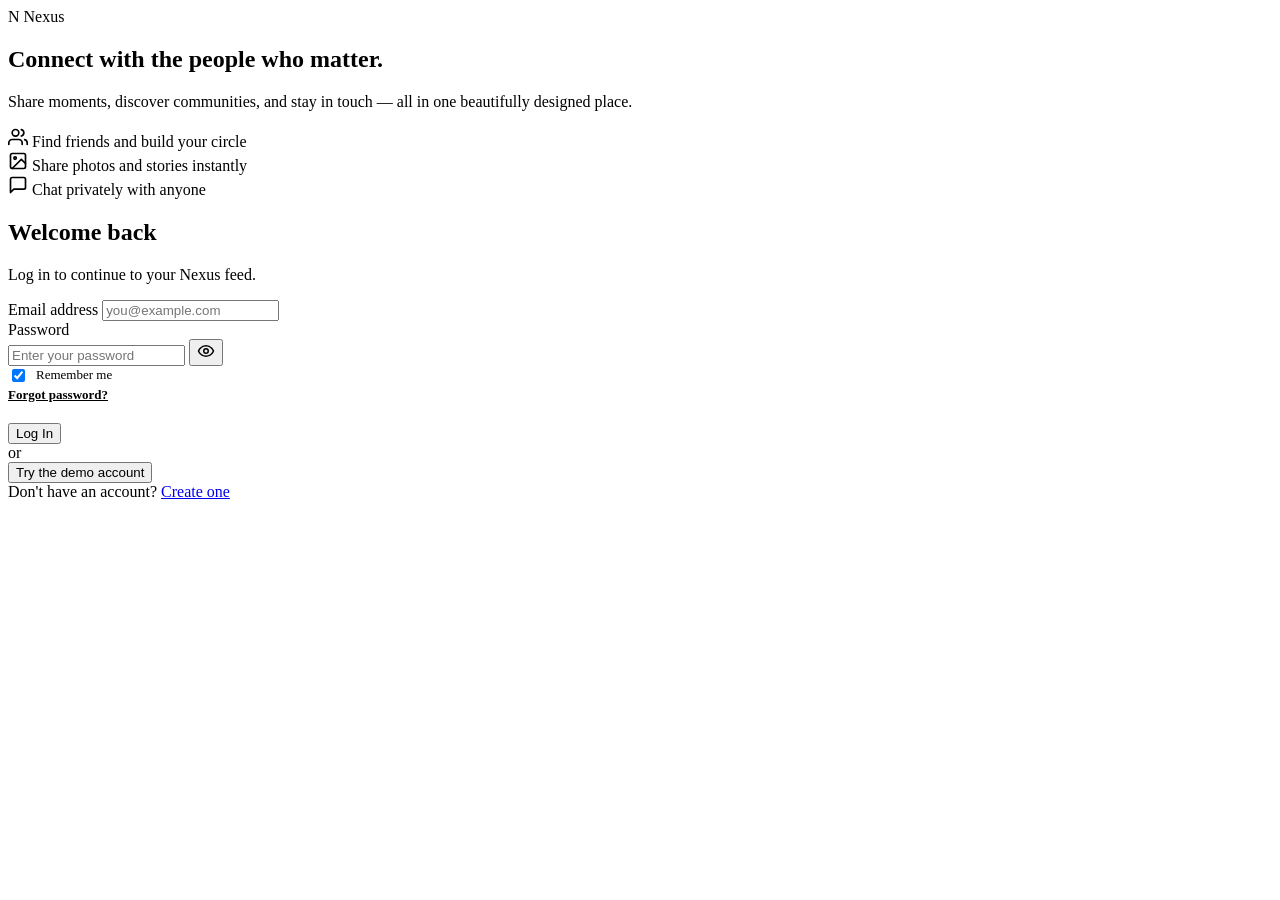
==== commit 88ccdba3: "Update login page title and resource paths" ====
--- a/login.html
+++ b/login.html
@@ -5,8 +5,8 @@
   <meta name="viewport" content="width=device-width, initial-scale=1.0" />
   <title>Log In — Nexus</title>
   <meta name="description" content="Log in to Nexus, the modern social network." />
-  <link rel="stylesheet" href="style.css" />
-  <link rel="stylesheet" href="responsive.css" />
+  <link rel="stylesheet" href="css/style.css" />
+  <link rel="stylesheet" href="css/responsive.css" />
 </head>
 <body>
 
@@ -90,8 +90,8 @@
 
   <div class="toast-container" id="toastContainer" aria-live="polite" aria-atomic="true"></div>
 
-  <script src="app.js"></script>
-  <script src="auth.js"></script>
+  <script src="js/app.js"></script>
+  <script src="js/auth.js"></script>
   <script>
     // Initialize auth page after app.js has loaded
     document.addEventListener('DOMContentLoaded', () => {
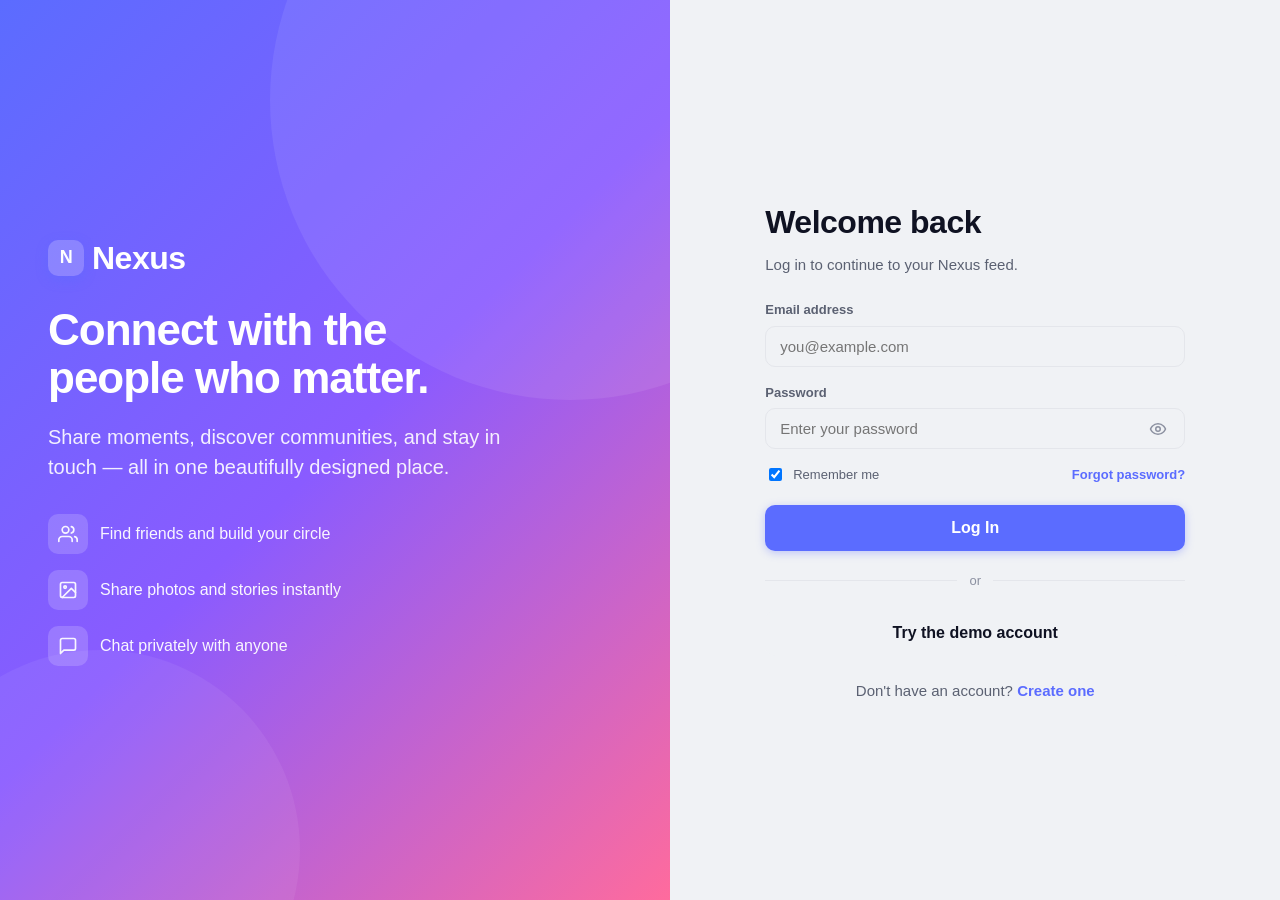
==== commit db3d73df: "Update stylesheet and script paths in login.html" ====
--- a/login.html
+++ b/login.html
@@ -5,8 +5,8 @@
   <meta name="viewport" content="width=device-width, initial-scale=1.0" />
   <title>Log In — Nexus</title>
   <meta name="description" content="Log in to Nexus, the modern social network." />
-  <link rel="stylesheet" href="css/style.css" />
-  <link rel="stylesheet" href="css/responsive.css" />
+  <link rel="stylesheet" href="style.css" />
+  <link rel="stylesheet" href="responsive.css" />
 </head>
 <body>
 
@@ -90,8 +90,8 @@
 
   <div class="toast-container" id="toastContainer" aria-live="polite" aria-atomic="true"></div>
 
-  <script src="js/app.js"></script>
-  <script src="js/auth.js"></script>
+  <script src="app.js"></script>
+  <script src="auth.js"></script>
   <script>
     // Initialize auth page after app.js has loaded
     document.addEventListener('DOMContentLoaded', () => {
--- a/style.css
+++ b/style.css
@@ -0,0 +1,1643 @@
+/* ============================================================
+   NEXUS SOCIAL — Core Stylesheet
+   Design System: variables, layout, components
+   ============================================================ */
+
+/* ---------- Design Tokens ---------- */
+:root {
+  /* Brand */
+  --brand-primary: #5b6cff;
+  --brand-primary-dark: #4453e0;
+  --brand-primary-light: #eef0ff;
+  --brand-accent: #ff6b9d;
+  --brand-gradient: linear-gradient(135deg, #5b6cff 0%, #8a5bff 50%, #ff6b9d 100%);
+
+  /* Surfaces */
+  --bg-app: #f0f2f5;
+  --bg-card: #ffffff;
+  --bg-elevated: #ffffff;
+  --bg-hover: #f2f3f7;
+  --bg-input: #f0f2f5;
+  --bg-overlay: rgba(15, 18, 30, 0.55);
+
+  /* Text */
+  --text-primary: #0f1222;
+  --text-secondary: #5b6172;
+  --text-muted: #8b90a0;
+  --text-inverse: #ffffff;
+  --text-link: #5b6cff;
+
+  /* Borders */
+  --border-color: #e4e6eb;
+  --border-strong: #d0d3db;
+
+  /* Status */
+  --success: #22c55e;
+  --error: #ef4444;
+  --warning: #f59e0b;
+  --info: #3b82f6;
+
+  /* Spacing scale */
+  --sp-1: 4px;
+  --sp-2: 8px;
+  --sp-3: 12px;
+  --sp-4: 16px;
+  --sp-5: 20px;
+  --sp-6: 24px;
+  --sp-8: 32px;
+  --sp-10: 40px;
+  --sp-12: 48px;
+
+  /* Radius */
+  --r-sm: 6px;
+  --r-md: 10px;
+  --r-lg: 14px;
+  --r-xl: 20px;
+  --r-full: 999px;
+
+  /* Shadows */
+  --shadow-xs: 0 1px 2px rgba(15, 18, 34, 0.06);
+  --shadow-sm: 0 2px 6px rgba(15, 18, 34, 0.08);
+  --shadow-md: 0 6px 18px rgba(15, 18, 34, 0.1);
+  --shadow-lg: 0 14px 40px rgba(15, 18, 34, 0.16);
+
+  /* Typography */
+  --font-sans: -apple-system, BlinkMacSystemFont, "Segoe UI", Roboto, Helvetica, Arial, sans-serif;
+  --fs-xs: 11px;
+  --fs-sm: 13px;
+  --fs-base: 15px;
+  --fs-md: 16px;
+  --fs-lg: 20px;
+  --fs-xl: 24px;
+  --fs-2xl: 32px;
+
+  /* Motion */
+  --t-fast: 120ms ease;
+  --t-base: 220ms cubic-bezier(0.4, 0, 0.2, 1);
+  --t-slow: 380ms cubic-bezier(0.4, 0, 0.2, 1);
+
+  --nav-height: 60px;
+}
+
+/* ---------- Dark Theme ---------- */
+body.theme-dark {
+  --bg-app: #0e1016;
+  --bg-card: #171a22;
+  --bg-elevated: #1e222c;
+  --bg-hover: #232733;
+  --bg-input: #232733;
+  --bg-overlay: rgba(0, 0, 0, 0.7);
+
+  --text-primary: #eef0f5;
+  --text-secondary: #a7adbd;
+  --text-muted: #7a8090;
+  --text-inverse: #0f1222;
+
+  --border-color: #262a35;
+  --border-strong: #333846;
+
+  --brand-primary-light: #1e2233;
+  --shadow-xs: 0 1px 2px rgba(0, 0, 0, 0.4);
+  --shadow-sm: 0 2px 6px rgba(0, 0, 0, 0.45);
+  --shadow-md: 0 6px 18px rgba(0, 0, 0, 0.5);
+  --shadow-lg: 0 14px 40px rgba(0, 0, 0, 0.6);
+}
+
+/* ---------- Reset ---------- */
+*, *::before, *::after { box-sizing: border-box; }
+html, body { margin: 0; padding: 0; }
+img { max-width: 100%; display: block; }
+button { font-family: inherit; cursor: pointer; border: none; background: none; }
+input, textarea, select { font-family: inherit; }
+a { color: inherit; text-decoration: none; }
+ul { list-style: none; margin: 0; padding: 0; }
+
+body {
+  font-family: var(--font-sans);
+  font-size: var(--fs-base);
+  color: var(--text-primary);
+  background: var(--bg-app);
+  line-height: 1.5;
+  -webkit-font-smoothing: antialiased;
+  transition: background var(--t-base), color var(--t-base);
+  min-height: 100vh;
+}
+
+::selection { background: var(--brand-primary); color: #fff; }
+
+/* Focus visible */
+:focus-visible {
+  outline: 2px solid var(--brand-primary);
+  outline-offset: 2px;
+  border-radius: var(--r-sm);
+}
+
+/* Scrollbar */
+::-webkit-scrollbar { width: 10px; height: 10px; }
+::-webkit-scrollbar-thumb { background: var(--border-strong); border-radius: var(--r-full); }
+::-webkit-scrollbar-thumb:hover { background: var(--text-muted); }
+::-webkit-scrollbar-track { background: transparent; }
+
+/* ---------- Utility ---------- */
+.hidden { display: none !important; }
+.sr-only {
+  position: absolute; width: 1px; height: 1px;
+  padding: 0; margin: -1px; overflow: hidden;
+  clip: rect(0,0,0,0); white-space: nowrap; border: 0;
+}
+.text-muted { color: var(--text-muted); }
+.text-secondary { color: var(--text-secondary); }
+.flex { display: flex; }
+.flex-center { display: flex; align-items: center; justify-content: center; }
+.flex-between { display: flex; align-items: center; justify-content: space-between; }
+.gap-2 { gap: var(--sp-2); }
+.gap-3 { gap: var(--sp-3); }
+.gap-4 { gap: var(--sp-4); }
+
+/* ---------- Buttons ---------- */
+.btn {
+  display: inline-flex;
+  align-items: center;
+  justify-content: center;
+  gap: var(--sp-2);
+  padding: 10px 18px;
+  border-radius: var(--r-md);
+  font-size: var(--fs-base);
+  font-weight: 600;
+  transition: transform var(--t-fast), background var(--t-fast), box-shadow var(--t-fast), color var(--t-fast);
+  white-space: nowrap;
+  user-select: none;
+}
+.btn:active { transform: scale(0.97); }
+.btn-primary {
+  background: var(--brand-primary);
+  color: #fff;
+  box-shadow: 0 2px 8px rgba(91, 108, 255, 0.35);
+}
+.btn-primary:hover { background: var(--brand-primary-dark); }
+.btn-secondary {
+  background: var(--bg-input);
+  color: var(--text-primary);
+}
+.btn-secondary:hover { background: var(--bg-hover); }
+.btn-ghost {
+  background: transparent;
+  color: var(--text-primary);
+}
+.btn-ghost:hover { background: var(--bg-hover); }
+.btn-danger { background: var(--error); color: #fff; }
+.btn-danger:hover { background: #dc2626; }
+.btn-outline {
+  background: transparent;
+  border: 1.5px solid var(--border-strong);
+  color: var(--text-primary);
+}
+.btn-outline:hover { background: var(--bg-hover); }
+.btn-sm { padding: 6px 12px; font-size: var(--fs-sm); }
+.btn-lg { padding: 14px 24px; font-size: var(--fs-md); }
+.btn-block { width: 100%; }
+.btn-icon {
+  width: 40px; height: 40px;
+  padding: 0; border-radius: var(--r-full);
+}
+
+/* ---------- Avatar ---------- */
+.avatar {
+  width: 40px; height: 40px;
+  border-radius: var(--r-full);
+  object-fit: cover;
+  background: var(--bg-input);
+  flex-shrink: 0;
+}
+.avatar-xs { width: 28px; height: 28px; }
+.avatar-sm { width: 36px; height: 36px; }
+.avatar-md { width: 44px; height: 44px; }
+.avatar-lg { width: 56px; height: 56px; }
+.avatar-xl { width: 80px; height: 80px; }
+.avatar-2xl { width: 120px; height: 120px; }
+
+.avatar-fallback {
+  display: flex; align-items: center; justify-content: center;
+  background: var(--brand-gradient);
+  color: #fff; font-weight: 700;
+  text-transform: uppercase;
+  letter-spacing: 0.5px;
+}
+
+/* ---------- Top Navigation ---------- */
+.topnav {
+  position: sticky;
+  top: 0;
+  z-index: 100;
+  height: var(--nav-height);
+  background: var(--bg-card);
+  border-bottom: 1px solid var(--border-color);
+  display: grid;
+  grid-template-columns: minmax(220px, 1fr) minmax(280px, 2fr) minmax(220px, 1fr);
+  align-items: center;
+  gap: var(--sp-4);
+  padding: 0 var(--sp-5);
+  transition: background var(--t-base), border-color var(--t-base);
+}
+
+.nav-brand {
+  display: flex;
+  align-items: center;
+  gap: var(--sp-3);
+}
+.brand-logo {
+  display: flex; align-items: center; gap: var(--sp-2);
+  font-size: var(--fs-xl);
+  font-weight: 800;
+  letter-spacing: -0.5px;
+  background: var(--brand-gradient);
+  -webkit-background-clip: text;
+  background-clip: text;
+  color: transparent;
+}
+.brand-mark {
+  width: 36px; height: 36px;
+  border-radius: 10px;
+  background: var(--brand-gradient);
+  display: flex; align-items: center; justify-content: center;
+  color: #fff; font-weight: 800; font-size: 18px;
+  box-shadow: 0 4px 12px rgba(91,108,255,0.4);
+}
+
+.nav-search {
+  position: relative;
+  max-width: 420px;
+  width: 100%;
+  justify-self: center;
+}
+.nav-search .search-icon {
+  position: absolute;
+  left: 12px; top: 50%;
+  transform: translateY(-50%);
+  color: var(--text-muted);
+  pointer-events: none;
+}
+.nav-search input {
+  width: 100%;
+  padding: 10px 14px 10px 38px;
+  border-radius: var(--r-full);
+  border: none;
+  background: var(--bg-input);
+  color: var(--text-primary);
+  font-size: var(--fs-base);
+  transition: background var(--t-fast), box-shadow var(--t-fast);
+}
+.nav-search input:focus {
+  outline: none;
+  background: var(--bg-card);
+  box-shadow: 0 0 0 2px var(--brand-primary), var(--shadow-sm);
+}
+
+.search-results {
+  position: absolute;
+  top: calc(100% + 8px);
+  left: 0; right: 0;
+  background: var(--bg-elevated);
+  border-radius: var(--r-lg);
+  box-shadow: var(--shadow-lg);
+  border: 1px solid var(--border-color);
+  max-height: 420px;
+  overflow-y: auto;
+  padding: var(--sp-2);
+  z-index: 200;
+  animation: slideDown var(--t-base);
+}
+.search-result-item {
+  display: flex; align-items: center; gap: var(--sp-3);
+  padding: var(--sp-3);
+  border-radius: var(--r-md);
+  cursor: pointer;
+  transition: background var(--t-fast);
+}
+.search-result-item:hover { background: var(--bg-hover); }
+.search-result-item .meta { min-width: 0; }
+.search-result-item .name { font-weight: 600; font-size: var(--fs-base); }
+.search-result-item .sub { font-size: var(--fs-sm); color: var(--text-muted); }
+
+.nav-actions {
+  display: flex;
+  align-items: center;
+  gap: var(--sp-2);
+  justify-content: flex-end;
+}
+.nav-icon-btn {
+  position: relative;
+  width: 42px; height: 42px;
+  border-radius: var(--r-full);
+  background: var(--bg-input);
+  color: var(--text-primary);
+  display: flex; align-items: center; justify-content: center;
+  transition: background var(--t-fast), transform var(--t-fast);
+}
+.nav-icon-btn:hover { background: var(--bg-hover); transform: translateY(-1px); }
+.nav-icon-btn.active { background: var(--brand-primary-light); color: var(--brand-primary); }
+
+.nav-badge {
+  position: absolute;
+  top: -2px; right: -2px;
+  min-width: 18px; height: 18px;
+  padding: 0 5px;
+  border-radius: var(--r-full);
+  background: var(--error);
+  color: #fff;
+  font-size: 11px;
+  font-weight: 700;
+  display: flex; align-items: center; justify-content: center;
+  border: 2px solid var(--bg-card);
+}
+
+.nav-avatar-btn {
+  width: 42px; height: 42px;
+  border-radius: var(--r-full);
+  padding: 0;
+  overflow: hidden;
+  border: 2px solid transparent;
+  transition: border-color var(--t-fast);
+}
+.nav-avatar-btn:hover { border-color: var(--brand-primary); }
+.nav-avatar-btn .avatar { width: 100%; height: 100%; }
+
+/* ---------- Dropdown ---------- */
+.dropdown-wrap { position: relative; }
+.dropdown {
+  position: absolute;
+  top: calc(100% + 10px);
+  right: 0;
+  min-width: 260px;
+  background: var(--bg-elevated);
+  border-radius: var(--r-lg);
+  border: 1px solid var(--border-color);
+  box-shadow: var(--shadow-lg);
+  padding: var(--sp-2);
+  z-index: 200;
+  animation: slideDown var(--t-base);
+  transform-origin: top right;
+}
+.dropdown.wide { width: 360px; min-width: 320px; }
+.dropdown-header {
+  padding: var(--sp-3) var(--sp-3) var(--sp-2);
+  font-weight: 700;
+  font-size: var(--fs-lg);
+  display: flex; align-items: center; justify-content: space-between;
+}
+.dropdown-divider {
+  height: 1px;
+  background: var(--border-color);
+  margin: var(--sp-2) 0;
+}
+.dropdown-item {
+  display: flex;
+  align-items: center;
+  gap: var(--sp-3);
+  padding: var(--sp-3);
+  border-radius: var(--r-md);
+  cursor: pointer;
+  transition: background var(--t-fast);
+  width: 100%;
+  text-align: left;
+  font-size: var(--fs-base);
+  color: var(--text-primary);
+}
+.dropdown-item:hover { background: var(--bg-hover); }
+.dropdown-item .item-icon {
+  width: 36px; height: 36px;
+  border-radius: var(--r-full);
+  background: var(--bg-input);
+  display: flex; align-items: center; justify-content: center;
+  color: var(--text-secondary);
+  flex-shrink: 0;
+}
+.dropdown-item .item-title { font-weight: 600; }
+.dropdown-item .item-sub { font-size: var(--fs-sm); color: var(--text-muted); }
+
+.switch {
+  position: relative;
+  width: 44px; height: 24px;
+  background: var(--border-strong);
+  border-radius: var(--r-full);
+  transition: background var(--t-base);
+  flex-shrink: 0;
+  margin-left: auto;
+}
+.switch::after {
+  content: "";
+  position: absolute;
+  top: 2px; left: 2px;
+  width: 20px; height: 20px;
+  border-radius: 50%;
+  background: #fff;
+  box-shadow: var(--shadow-xs);
+  transition: transform var(--t-base);
+}
+.switch.on { background: var(--brand-primary); }
+.switch.on::after { transform: translateX(20px); }
+
+/* ---------- App Layout ---------- */
+.app-layout {
+  display: grid;
+  grid-template-columns: minmax(220px, 280px) minmax(0, 1fr) minmax(240px, 320px);
+  gap: var(--sp-5);
+  max-width: 1400px;
+  margin: 0 auto;
+  padding: var(--sp-5);
+  align-items: start;
+}
+
+.sidebar {
+  position: sticky;
+  top: calc(var(--nav-height) + var(--sp-5));
+  max-height: calc(100vh - var(--nav-height) - var(--sp-8));
+  overflow-y: auto;
+  padding-right: var(--sp-1);
+}
+.sidebar::-webkit-scrollbar { width: 6px; }
+
+.sidebar-nav { display: flex; flex-direction: column; gap: 2px; }
+.sidebar-item {
+  display: flex;
+  align-items: center;
+  gap: var(--sp-4);
+  padding: var(--sp-3) var(--sp-3);
+  border-radius: var(--r-md);
+  cursor: pointer;
+  transition: background var(--t-fast);
+  font-weight: 600;
+  color: var(--text-primary);
+  font-size: var(--fs-base);
+}
+.sidebar-item:hover { background: var(--bg-hover); }
+.sidebar-item.active { background: var(--brand-primary-light); color: var(--brand-primary); }
+.sidebar-item .icon-box {
+  width: 36px; height: 36px;
+  border-radius: var(--r-full);
+  background: var(--bg-input);
+  display: flex; align-items: center; justify-content: center;
+  color: var(--brand-primary);
+  flex-shrink: 0;
+}
+.sidebar-item.active .icon-box { background: var(--brand-primary); color: #fff; }
+
+.sidebar-divider {
+  height: 1px;
+  background: var(--border-color);
+  margin: var(--sp-3) var(--sp-2);
+}
+.sidebar-title {
+  font-size: var(--fs-sm);
+  font-weight: 700;
+  text-transform: uppercase;
+  letter-spacing: 0.6px;
+  color: var(--text-muted);
+  padding: var(--sp-3) var(--sp-3) var(--sp-2);
+}
+
+/* ---------- Feed Column ---------- */
+.feed-column {
+  display: flex;
+  flex-direction: column;
+  gap: var(--sp-5);
+  min-width: 0;
+}
+
+/* ---------- Cards ---------- */
+.card {
+  background: var(--bg-card);
+  border-radius: var(--r-lg);
+  border: 1px solid var(--border-color);
+  box-shadow: var(--shadow-xs);
+  transition: background var(--t-base), border-color var(--t-base);
+}
+.card-pad { padding: var(--sp-5); }
+.card-header {
+  display: flex;
+  align-items: center;
+  justify-content: space-between;
+  padding: var(--sp-4) var(--sp-5);
+}
+.card-title { font-weight: 700; font-size: var(--fs-lg); }
+
+/* ---------- Composer ---------- */
+.composer { padding: var(--sp-4) var(--sp-5); }
+.composer-top {
+  display: flex;
+  align-items: center;
+  gap: var(--sp-3);
+  margin-bottom: var(--sp-3);
+}
+.composer-input {
+  flex: 1;
+  padding: 12px 18px;
+  border-radius: var(--r-full);
+  background: var(--bg-input);
+  border: none;
+  color: var(--text-primary);
+  font-size: var(--fs-md);
+  cursor: pointer;
+  transition: background var(--t-fast);
+}
+.composer-input:hover { background: var(--bg-hover); }
+
+.composer-actions {
+  display: flex;
+  align-items: center;
+  justify-content: space-around;
+  padding-top: var(--sp-3);
+  border-top: 1px solid var(--border-color);
+}
+.composer-action {
+  display: flex;
+  align-items: center;
+  gap: var(--sp-2);
+  padding: var(--sp-2) var(--sp-4);
+  border-radius: var(--r-md);
+  font-weight: 600;
+  font-size: var(--fs-base);
+  color: var(--text-secondary);
+  transition: background var(--t-fast), color var(--t-fast);
+  flex: 1;
+  justify-content: center;
+}
+.composer-action:hover { background: var(--bg-hover); }
+.composer-action .ci-photo { color: var(--success); }
+.composer-action .ci-video { color: var(--error); }
+.composer-action .ci-event { color: var(--warning); }
+
+/* Composer modal */
+.composer-modal-body { display: flex; flex-direction: column; gap: var(--sp-4); }
+.composer-user { display: flex; align-items: center; gap: var(--sp-3); }
+.composer-user .name { font-weight: 700; }
+.privacy-pill {
+  display: inline-flex; align-items: center; gap: 6px;
+  padding: 5px 10px;
+  border-radius: var(--r-md);
+  background: var(--bg-input);
+  font-size: var(--fs-sm);
+  font-weight: 600;
+  color: var(--text-secondary);
+  cursor: pointer;
+}
+.privacy-pill:hover { background: var(--bg-hover); }
+
+.composer-textarea {
+  width: 100%;
+  min-height: 120px;
+  border: none;
+  background: transparent;
+  color: var(--text-primary);
+  font-size: var(--fs-xl);
+  resize: none;
+  padding: var(--sp-2);
+}
+.composer-textarea:focus { outline: none; }
+.composer-textarea::placeholder { color: var(--text-muted); }
+
+.image-preview-box {
+  position: relative;
+  border-radius: var(--r-lg);
+  overflow: hidden;
+  border: 1px solid var(--border-color);
+  max-height: 420px;
+  display: flex; align-items: center; justify-content: center;
+  background: var(--bg-input);
+}
+.image-preview-box img { max-height: 420px; width: 100%; object-fit: contain; }
+.image-remove-btn {
+  position: absolute;
+  top: 10px; right: 10px;
+  width: 34px; height: 34px;
+  border-radius: var(--r-full);
+  background: rgba(0,0,0,0.65);
+  color: #fff;
+  display: flex; align-items: center; justify-content: center;
+  transition: background var(--t-fast);
+}
+.image-remove-btn:hover { background: rgba(0,0,0,0.85); }
+
+.composer-toolbar {
+  display: flex;
+  align-items: center;
+  justify-content: space-between;
+  padding: var(--sp-3) var(--sp-4);
+  border: 1px solid var(--border-color);
+  border-radius: var(--r-md);
+}
+.composer-toolbar .label { font-weight: 600; font-size: var(--fs-base); }
+.composer-toolbar .tools { display: flex; gap: var(--sp-2); }
+.tool-btn {
+  width: 38px; height: 38px;
+  border-radius: var(--r-md);
+  display: flex; align-items: center; justify-content: center;
+  color: var(--success);
+  transition: background var(--t-fast);
+}
+.tool-btn:hover { background: var(--bg-hover); }
+
+/* ---------- Stories ---------- */
+.stories-scroll {
+  display: flex;
+  gap: var(--sp-3);
+  overflow-x: auto;
+  padding: var(--sp-3);
+  scrollbar-width: none;
+}
+.stories-scroll::-webkit-scrollbar { display: none; }
+
+.story-card {
+  position: relative;
+  flex-shrink: 0;
+  width: 118px;
+  height: 200px;
+  border-radius: var(--r-lg);
+  overflow: hidden;
+  cursor: pointer;
+  background: var(--bg-input);
+  transition: transform var(--t-base);
+}
+.story-card:hover { transform: translateY(-3px); }
+.story-card img { width: 100%; height: 100%; object-fit: cover; }
+.story-card .story-name {
+  position: absolute;
+  left: 8px; right: 8px; bottom: 8px;
+  color: #fff;
+  font-size: var(--fs-sm);
+  font-weight: 600;
+  text-shadow: 0 1px 4px rgba(0,0,0,0.6);
+  white-space: nowrap;
+  overflow: hidden;
+  text-overflow: ellipsis;
+}
+.story-avatar-ring {
+  position: absolute;
+  top: 8px; left: 8px;
+  width: 40px; height: 40px;
+  border-radius: 50%;
+  border: 3px solid var(--brand-primary);
+  padding: 2px;
+  background: var(--bg-card);
+}
+.story-avatar-ring img {
+  width: 100%; height: 100%;
+  border-radius: 50%;
+  object-fit: cover;
+}
+
+.story-create {
+  background: var(--bg-card);
+  border: 1px solid var(--border-color);
+  display: flex; flex-direction: column;
+}
+.story-create .story-cover {
+  flex: 1;
+  background: var(--bg-input);
+  display: flex; align-items: center; justify-content: center;
+  overflow: hidden;
+}
+.story-create .story-cover img { width: 100%; height: 100%; object-fit: cover; }
+.story-create .story-footer {
+  padding: var(--sp-3);
+  display: flex; flex-direction: column; align-items: center;
+  position: relative;
+}
+.story-create .plus-btn {
+  width: 40px; height: 40px;
+  border-radius: 50%;
+  background: var(--brand-primary);
+  color: #fff;
+  display: flex; align-items: center; justify-content: center;
+  border: 3px solid var(--bg-card);
+  position: absolute;
+  top: -20px;
+  font-size: 22px;
+  font-weight: 300;
+  box-shadow: 0 4px 10px rgba(91,108,255,0.4);
+}
+.story-create .label {
+  margin-top: var(--sp-4);
+  font-size: var(--fs-sm);
+  font-weight: 600;
+  text-align: center;
+}
+
+/* ---------- Post ---------- */
+.post { margin-bottom: 0; animation: fadeInUp var(--t-slow); }
+.post-header {
+  display: flex;
+  align-items: flex-start;
+  gap: var(--sp-3);
+  padding: var(--sp-4) var(--sp-5) var(--sp-3);
+}
+.post-header .post-meta { flex: 1; min-width: 0; }
+.post-header .post-author { font-weight: 700; font-size: var(--fs-base); }
+.post-header .post-author:hover { color: var(--brand-primary); cursor: pointer; }
+.post-header .post-sub {
+  display: flex;
+  align-items: center;
+  gap: 6px;
+  font-size: var(--fs-sm);
+  color: var(--text-muted);
+}
+.post-header .post-sub .dot { font-size: 8px; }
+
+.post-body { padding: 0 var(--sp-5) var(--sp-4); }
+.post-text {
+  font-size: var(--fs-md);
+  line-height: 1.55;
+  white-space: pre-wrap;
+  word-break: break-word;
+  margin-bottom: var(--sp-3);
+}
+.post-text:last-child { margin-bottom: 0; }
+.post-image {
+  border-radius: var(--r-md);
+  overflow: hidden;
+  border: 1px solid var(--border-color);
+  background: var(--bg-input);
+}
+.post-image img { width: 100%; max-height: 560px; object-fit: cover; cursor: pointer; }
+
+.post-stats {
+  display: flex;
+  align-items: center;
+  justify-content: space-between;
+  padding: var(--sp-2) var(--sp-5);
+  font-size: var(--fs-sm);
+  color: var(--text-muted);
+}
+.post-stats .reactions {
+  display: flex; align-items: center; gap: 6px;
+}
+.reaction-pill {
+  width: 20px; height: 20px;
+  border-radius: 50%;
+  background: var(--brand-primary);
+  color: #fff;
+  display: inline-flex;
+  align-items: center;
+  justify-content: center;
+  font-size: 11px;
+  margin-right: -6px;
+  border: 2px solid var(--bg-card);
+}
+
+.post-actions {
+  display: flex;
+  align-items: center;
+  justify-content: space-around;
+  padding: var(--sp-2) var(--sp-3);
+  border-top: 1px solid var(--border-color);
+  margin: 0 var(--sp-4) var(--sp-3);
+}
+.post-action {
+  display: flex;
+  align-items: center;
+  gap: var(--sp-2);
+  padding: var(--sp-2) var(--sp-4);
+  border-radius: var(--r-md);
+  font-weight: 600;
+  font-size: var(--fs-base);
+  color: var(--text-secondary);
+  flex: 1;
+  justify-content: center;
+  transition: background var(--t-fast), color var(--t-fast);
+}
+.post-action:hover { background: var(--bg-hover); }
+.post-action.liked { color: var(--brand-primary); }
+.post-action.liked svg { fill: var(--brand-primary); stroke: var(--brand-primary); }
+.post-action.saved { color: var(--warning); }
+.post-action.saved svg { fill: var(--warning); stroke: var(--warning); }
+
+/* Like pop animation */
+@keyframes likePop {
+  0% { transform: scale(1); }
+  40% { transform: scale(1.3); }
+  100% { transform: scale(1); }
+}
+.post-action.like-anim svg { animation: likePop 320ms ease; }
+
+/* ---------- Comments ---------- */
+.comments-section {
+  padding: 0 var(--sp-5) var(--sp-4);
+  border-top: 1px solid var(--border-color);
+  padding-top: var(--sp-3);
+}
+.comment {
+  display: flex;
+  gap: var(--sp-2);
+  margin-bottom: var(--sp-3);
+  animation: fadeIn var(--t-base);
+}
+.comment-main { flex: 1; min-width: 0; }
+.comment-bubble {
+  background: var(--bg-input);
+  border-radius: var(--r-lg);
+  padding: var(--sp-2) var(--sp-3);
+  display: inline-block;
+  max-width: 100%;
+}
+.comment-author { font-weight: 700; font-size: var(--fs-sm); }
+.comment-text { font-size: var(--fs-base); word-break: break-word; }
+.comment-meta {
+  display: flex;
+  align-items: center;
+  gap: var(--sp-3);
+  font-size: var(--fs-xs);
+  color: var(--text-muted);
+  margin-top: 4px;
+  padding-left: var(--sp-3);
+}
+.comment-meta button {
+  font-weight: 600;
+  color: var(--text-muted);
+  font-size: var(--fs-xs);
+  transition: color var(--t-fast);
+}
+.comment-meta button:hover { color: var(--brand-primary); }
+.comment-meta button.liked { color: var(--brand-primary); }
+
+.comment-input-row {
+  display: flex;
+  gap: var(--sp-2);
+  align-items: center;
+  margin-top: var(--sp-2);
+}
+.comment-input {
+  flex: 1;
+  padding: 9px 14px;
+  border-radius: var(--r-full);
+  border: 1px solid var(--border-color);
+  background: var(--bg-input);
+  color: var(--text-primary);
+  font-size: var(--fs-sm);
+}
+.comment-input:focus { outline: none; border-color: var(--brand-primary); background: var(--bg-card); }
+
+.replies-container {
+  margin-left: 44px;
+  padding-left: var(--sp-3);
+  border-left: 2px solid var(--border-color);
+  margin-top: var(--sp-2);
+}
+
+/* ---------- Right Sidebar Widgets ---------- */
+.widget { padding: var(--sp-4) var(--sp-5); }
+.widget + .widget { border-top: 1px solid var(--border-color); }
+.widget-title {
+  font-weight: 700;
+  font-size: var(--fs-md);
+  margin-bottom: var(--sp-3);
+  display: flex; align-items: center; justify-content: space-between;
+}
+.widget-link { font-size: var(--fs-sm); color: var(--brand-primary); font-weight: 600; cursor: pointer; }
+.widget-link:hover { text-decoration: underline; }
+
+.friend-row {
+  display: flex;
+  align-items: center;
+  gap: var(--sp-3);
+  padding: var(--sp-2) 0;
+  border-radius: var(--r-md);
+  cursor: pointer;
+  transition: background var(--t-fast);
+}
+.friend-row:hover { background: var(--bg-hover); padding-left: var(--sp-2); padding-right: var(--sp-2); }
+.friend-row .name { font-weight: 600; font-size: var(--fs-base); }
+.friend-row .sub { font-size: var(--fs-sm); color: var(--text-muted); }
+.friend-row .actions { margin-left: auto; display: flex; gap: 6px; }
+
+.online-dot {
+  width: 10px; height: 10px;
+  border-radius: 50%;
+  background: var(--success);
+  border: 2px solid var(--bg-card);
+  position: absolute;
+  bottom: 0; right: 0;
+}
+.avatar-wrap { position: relative; display: inline-block; }
+
+.birthday-row { display: flex; gap: var(--sp-3); padding: var(--sp-2) 0; align-items: flex-start; }
+.birthday-icon {
+  width: 36px; height: 36px;
+  border-radius: 50%;
+  background: linear-gradient(135deg,#ff6b9d,#ffb86b);
+  display: flex; align-items: center; justify-content: center;
+  color: #fff; flex-shrink: 0;
+}
+
+/* ---------- Modals ---------- */
+.modal-overlay {
+  position: fixed;
+  inset: 0;
+  background: var(--bg-overlay);
+  backdrop-filter: blur(4px);
+  display: flex;
+  align-items: center;
+  justify-content: center;
+  padding: var(--sp-4);
+  z-index: 500;
+  animation: fadeIn var(--t-base);
+}
+.modal {
+  background: var(--bg-card);
+  border-radius: var(--r-xl);
+  box-shadow: var(--shadow-lg);
+  width: 100%;
+  max-width: 560px;
+  max-height: 90vh;
+  overflow-y: auto;
+  animation: scaleIn var(--t-base);
+  border: 1px solid var(--border-color);
+}
+.modal-lg { max-width: 720px; }
+.modal-sm { max-width: 420px; }
+.modal-header {
+  display: flex;
+  align-items: center;
+  justify-content: space-between;
+  padding: var(--sp-4) var(--sp-5);
+  border-bottom: 1px solid var(--border-color);
+}
+.modal-title { font-weight: 700; font-size: var(--fs-lg); }
+.modal-body { padding: var(--sp-5); }
+.modal-footer {
+  display: flex;
+  justify-content: flex-end;
+  gap: var(--sp-3);
+  padding: var(--sp-4) var(--sp-5);
+  border-top: 1px solid var(--border-color);
+}
+.modal-close {
+  width: 36px; height: 36px;
+  border-radius: var(--r-full);
+  display: flex; align-items: center; justify-content: center;
+  color: var(--text-secondary);
+  transition: background var(--t-fast);
+}
+.modal-close:hover { background: var(--bg-hover); }
+
+/* ---------- Forms ---------- */
+.field { margin-bottom: var(--sp-4); }
+.field label {
+  display: block;
+  font-size: var(--fs-sm);
+  font-weight: 600;
+  margin-bottom: 6px;
+  color: var(--text-secondary);
+}
+.input, .textarea, .select {
+  width: 100%;
+  padding: 11px 14px;
+  border-radius: var(--r-md);
+  border: 1.5px solid var(--border-color);
+  background: var(--bg-input);
+  color: var(--text-primary);
+  font-size: var(--fs-base);
+  transition: border-color var(--t-fast), background var(--t-fast), box-shadow var(--t-fast);
+}
+.input:focus, .textarea:focus, .select:focus {
+  outline: none;
+  border-color: var(--brand-primary);
+  background: var(--bg-card);
+  box-shadow: 0 0 0 3px rgba(91,108,255,0.15);
+}
+.textarea { resize: vertical; min-height: 90px; font-family: inherit; }
+.input.error, .textarea.error { border-color: var(--error); }
+.field-error {
+  color: var(--error);
+  font-size: var(--fs-sm);
+  margin-top: 5px;
+  display: none;
+}
+.field-error.show { display: block; }
+
+.input-wrap { position: relative; }
+.input-wrap .toggle-pass {
+  position: absolute;
+  right: 10px; top: 50%;
+  transform: translateY(-50%);
+  width: 34px; height: 34px;
+  border-radius: var(--r-md);
+  display: flex; align-items: center; justify-content: center;
+  color: var(--text-muted);
+}
+.input-wrap .toggle-pass:hover { background: var(--bg-hover); }
+
+.form-row { display: grid; grid-template-columns: 1fr 1fr; gap: var(--sp-4); }
+
+/* ---------- Auth Pages ---------- */
+.auth-page {
+  min-height: 100vh;
+  display: grid;
+  grid-template-columns: 1.1fr 1fr;
+  background: var(--bg-app);
+}
+.auth-hero {
+  background: var(--brand-gradient);
+  color: #fff;
+  padding: var(--sp-12);
+  display: flex;
+  flex-direction: column;
+  justify-content: center;
+  position: relative;
+  overflow: hidden;
+}
+.auth-hero::before {
+  content: "";
+  position: absolute;
+  width: 600px; height: 600px;
+  border-radius: 50%;
+  background: rgba(255,255,255,0.08);
+  top: -200px; right: -200px;
+}
+.auth-hero::after {
+  content: "";
+  position: absolute;
+  width: 400px; height: 400px;
+  border-radius: 50%;
+  background: rgba(255,255,255,0.06);
+  bottom: -150px; left: -100px;
+}
+.auth-hero-content { position: relative; z-index: 1; max-width: 480px; }
+.auth-hero .brand-logo { color: #fff; -webkit-text-fill-color: #fff; font-size: var(--fs-2xl); margin-bottom: var(--sp-6); }
+.auth-hero .brand-mark { background: rgba(255,255,255,0.2); }
+.auth-hero h1 { font-size: 44px; line-height: 1.1; margin: 0 0 var(--sp-5); font-weight: 800; letter-spacing: -1px; }
+.auth-hero p { font-size: var(--fs-lg); opacity: 0.9; margin: 0 0 var(--sp-8); }
+.auth-features { display: flex; flex-direction: column; gap: var(--sp-4); }
+.auth-feature {
+  display: flex; align-items: center; gap: var(--sp-3);
+  font-size: var(--fs-md);
+  opacity: 0.95;
+}
+.auth-feature .fi {
+  width: 40px; height: 40px;
+  border-radius: var(--r-md);
+  background: rgba(255,255,255,0.18);
+  display: flex; align-items: center; justify-content: center;
+  flex-shrink: 0;
+}
+
+.auth-form-wrap {
+  display: flex;
+  align-items: center;
+  justify-content: center;
+  padding: var(--sp-8);
+  overflow-y: auto;
+}
+.auth-form {
+  width: 100%;
+  max-width: 420px;
+}
+.auth-form h2 { font-size: var(--fs-2xl); margin: 0 0 var(--sp-2); font-weight: 800; letter-spacing: -0.5px; }
+.auth-form .subtitle { color: var(--text-secondary); margin: 0 0 var(--sp-6); }
+.auth-form .divider {
+  display: flex; align-items: center; gap: var(--sp-3);
+  color: var(--text-muted);
+  font-size: var(--fs-sm);
+  margin: var(--sp-5) 0;
+}
+.auth-form .divider::before, .auth-form .divider::after {
+  content: ""; flex: 1; height: 1px; background: var(--border-color);
+}
+.auth-footer { text-align: center; margin-top: var(--sp-6); color: var(--text-secondary); }
+.auth-footer a { color: var(--brand-primary); font-weight: 600; }
+.auth-footer a:hover { text-decoration: underline; }
+
+.gender-group { display: flex; gap: var(--sp-3); }
+.gender-option {
+  flex: 1;
+  display: flex; align-items: center; justify-content: center;
+  gap: 6px;
+  padding: 10px;
+  border-radius: var(--r-md);
+  border: 1.5px solid var(--border-color);
+  background: var(--bg-input);
+  font-size: var(--fs-sm);
+  font-weight: 600;
+  cursor: pointer;
+  transition: all var(--t-fast);
+}
+.gender-option:hover { border-color: var(--border-strong); }
+.gender-option.selected {
+  border-color: var(--brand-primary);
+  background: var(--brand-primary-light);
+  color: var(--brand-primary);
+}
+.gender-option input { display: none; }
+
+/* ---------- Toast ---------- */
+.toast-container {
+  position: fixed;
+  top: calc(var(--nav-height) + var(--sp-4));
+  right: var(--sp-5);
+  z-index: 1000;
+  display: flex;
+  flex-direction: column;
+  gap: var(--sp-3);
+  pointer-events: none;
+}
+.toast {
+  display: flex;
+  align-items: center;
+  gap: var(--sp-3);
+  background: var(--bg-elevated);
+  color: var(--text-primary);
+  padding: var(--sp-3) var(--sp-4);
+  border-radius: var(--r-md);
+  box-shadow: var(--shadow-lg);
+  border: 1px solid var(--border-color);
+  border-left: 4px solid var(--brand-primary);
+  min-width: 280px;
+  max-width: 380px;
+  pointer-events: auto;
+  animation: slideInRight var(--t-base);
+}
+.toast.leaving { animation: slideOutRight var(--t-base) forwards; }
+.toast.success { border-left-color: var(--success); }
+.toast.error { border-left-color: var(--error); }
+.toast.warning { border-left-color: var(--warning); }
+.toast.info { border-left-color: var(--info); }
+.toast .toast-icon { flex-shrink: 0; display: flex; }
+.toast.success .toast-icon { color: var(--success); }
+.toast.error .toast-icon { color: var(--error); }
+.toast.warning .toast-icon { color: var(--warning); }
+.toast.info .toast-icon { color: var(--info); }
+.toast .toast-msg { flex: 1; font-size: var(--fs-sm); font-weight: 500; }
+.toast .toast-close {
+  color: var(--text-muted);
+  width: 24px; height: 24px;
+  display: flex; align-items: center; justify-content: center;
+  border-radius: var(--r-full);
+}
+.toast .toast-close:hover { background: var(--bg-hover); }
+
+/* ---------- Empty State ---------- */
+.empty-state {
+  display: flex;
+  flex-direction: column;
+  align-items: center;
+  justify-content: center;
+  text-align: center;
+  padding: var(--sp-10) var(--sp-5);
+  color: var(--text-muted);
+}
+.empty-state .es-icon {
+  width: 72px; height: 72px;
+  border-radius: 50%;
+  background: var(--bg-input);
+  display: flex; align-items: center; justify-content: center;
+  margin-bottom: var(--sp-4);
+  color: var(--text-muted);
+}
+.empty-state h3 { color: var(--text-primary); margin: 0 0 var(--sp-2); font-size: var(--fs-lg); }
+.empty-state p { margin: 0 0 var(--sp-5); max-width: 320px; }
+
+/* ---------- Profile Page ---------- */
+.profile-cover {
+  position: relative;
+  height: 320px;
+  border-radius: var(--r-lg);
+  overflow: hidden;
+  background: var(--brand-gradient);
+}
+.profile-cover img { width: 100%; height: 100%; object-fit: cover; }
+.profile-cover .cover-edit-btn {
+  position: absolute;
+  right: var(--sp-4); bottom: var(--sp-4);
+  background: rgba(0,0,0,0.55);
+  color: #fff;
+  backdrop-filter: blur(6px);
+}
+.profile-cover .cover-edit-btn:hover { background: rgba(0,0,0,0.75); }
+
+.profile-header-card {
+  background: var(--bg-card);
+  border: 1px solid var(--border-color);
+  border-radius: var(--r-lg);
+  margin-top: -70px;
+  position: relative;
+  z-index: 2;
+  padding: 0 var(--sp-8) var(--sp-6);
+  box-shadow: var(--shadow-sm);
+}
+.profile-top-row {
+  display: flex;
+  align-items: flex-end;
+  gap: var(--sp-5);
+  margin-top: -60px;
+}
+.profile-avatar-big {
+  width: 160px; height: 160px;
+  border-radius: var(--r-full);
+  border: 5px solid var(--bg-card);
+  overflow: hidden;
+  background: var(--bg-input);
+  position: relative;
+  flex-shrink: 0;
+}
+.profile-avatar-big img { width: 100%; height: 100%; object-fit: cover; }
+.profile-avatar-big .avatar-edit-overlay {
+  position: absolute;
+  inset: 0;
+  background: rgba(0,0,0,0.4);
+  display: flex; align-items: center; justify-content: center;
+  color: #fff;
+  opacity: 0;
+  transition: opacity var(--t-fast);
+  cursor: pointer;
+}
+.profile-avatar-big:hover .avatar-edit-overlay { opacity: 1; }
+
+.profile-info-main { flex: 1; padding-bottom: var(--sp-2); }
+.profile-name { font-size: var(--fs-2xl); font-weight: 800; margin: 0; letter-spacing: -0.5px; }
+.profile-username { color: var(--text-muted); font-size: var(--fs-base); }
+.profile-bio { color: var(--text-secondary); margin: var(--sp-3) 0; max-width: 600px; }
+
+.profile-meta-row {
+  display: flex;
+  flex-wrap: wrap;
+  gap: var(--sp-4);
+  color: var(--text-secondary);
+  font-size: var(--fs-sm);
+  margin: var(--sp-3) 0;
+}
+.profile-meta-row .item { display: flex; align-items: center; gap: 6px; }
+.profile-meta-row .item a { color: var(--brand-primary); }
+.profile-meta-row .item a:hover { text-decoration: underline; }
+
+.profile-stats {
+  display: flex;
+  gap: var(--sp-6);
+  margin: var(--sp-4) 0;
+}
+.profile-stat { text-align: center; cursor: pointer; }
+.profile-stat .num { font-weight: 800; font-size: var(--fs-lg); }
+.profile-stat .label { font-size: var(--fs-sm); color: var(--text-muted); }
+.profile-stat:hover .label { color: var(--brand-primary); }
+
+.profile-actions {
+  display: flex;
+  gap: var(--sp-3);
+  margin-top: var(--sp-4);
+  flex-wrap: wrap;
+}
+
+.profile-tabs {
+  display: flex;
+  gap: var(--sp-1);
+  margin-top: var(--sp-5);
+  border-top: 1px solid var(--border-color);
+  padding-top: var(--sp-2);
+  overflow-x: auto;
+}
+.profile-tab {
+  padding: var(--sp-3) var(--sp-4);
+  font-weight: 600;
+  font-size: var(--fs-base);
+  color: var(--text-secondary);
+  border-radius: var(--r-md);
+  transition: background var(--t-fast), color var(--t-fast);
+  white-space: nowrap;
+}
+.profile-tab:hover { background: var(--bg-hover); }
+.profile-tab.active { color: var(--brand-primary); background: var(--brand-primary-light); }
+
+/* Photo grid */
+.photo-grid {
+  display: grid;
+  grid-template-columns: repeat(auto-fill, minmax(160px, 1fr));
+  gap: var(--sp-3);
+}
+.photo-grid .photo-item {
+  aspect-ratio: 1;
+  border-radius: var(--r-md);
+  overflow: hidden;
+  cursor: pointer;
+  background: var(--bg-input);
+}
+.photo-grid .photo-item img { width: 100%; height: 100%; object-fit: cover; transition: transform var(--t-base); }
+.photo-grid .photo-item:hover img { transform: scale(1.05); }
+
+/* Friends grid */
+.friends-grid {
+  display: grid;
+  grid-template-columns: repeat(auto-fill, minmax(200px, 1fr));
+  gap: var(--sp-4);
+}
+.friend-card {
+  display: flex;
+  align-items: center;
+  gap: var(--sp-3);
+  padding: var(--sp-3);
+  border-radius: var(--r-md);
+  border: 1px solid var(--border-color);
+  background: var(--bg-card);
+  transition: box-shadow var(--t-fast);
+}
+.friend-card:hover { box-shadow: var(--shadow-sm); }
+.friend-card .meta { flex: 1; min-width: 0; }
+.friend-card .name { font-weight: 600; font-size: var(--fs-sm); }
+.friend-card .sub { font-size: var(--fs-xs); color: var(--text-muted); }
+
+/* About */
+.about-grid { display: grid; grid-template-columns: 1fr; gap: var(--sp-3); }
+.about-item {
+  display: flex; align-items: center; gap: var(--sp-3);
+  padding: var(--sp-3);
+  border-radius: var(--r-md);
+  background: var(--bg-input);
+}
+.about-item .ai-icon { color: var(--brand-primary); }
+.about-item .ai-label { font-size: var(--fs-sm); color: var(--text-muted); }
+.about-item .ai-value { font-weight: 500; }
+
+/* ---------- Settings Page ---------- */
+.settings-layout {
+  display: grid;
+  grid-template-columns: 280px 1fr;
+  gap: var(--sp-5);
+  max-width: 1100px;
+  margin: 0 auto;
+  padding: var(--sp-5);
+}
+.settings-nav {
+  position: sticky;
+  top: calc(var(--nav-height) + var(--sp-5));
+  align-self: start;
+}
+.settings-nav .sidebar-item { font-size: var(--fs-base); }
+
+.settings-section { margin-bottom: var(--sp-6); }
+.settings-section h3 {
+  margin: 0 0 var(--sp-2);
+  font-size: var(--fs-lg);
+  font-weight: 700;
+}
+.settings-section .desc { color: var(--text-secondary); font-size: var(--fs-sm); margin-bottom: var(--sp-4); }
+
+.setting-row {
+  display: flex;
+  align-items: center;
+  justify-content: space-between;
+  gap: var(--sp-4);
+  padding: var(--sp-4) 0;
+  border-bottom: 1px solid var(--border-color);
+}
+.setting-row:last-child { border-bottom: none; }
+.setting-row .info { flex: 1; min-width: 0; }
+.setting-row .info .title { font-weight: 600; }
+.setting-row .info .sub { font-size: var(--fs-sm); color: var(--text-muted); }
+
+.danger-zone {
+  border: 1.5px solid var(--error);
+  border-radius: var(--r-lg);
+  padding: var(--sp-5);
+  background: rgba(239,68,68,0.05);
+}
+.danger-zone h3 { color: var(--error); }
+
+/* ---------- Messages ---------- */
+.messenger {
+  display: grid;
+  grid-template-columns: 340px 1fr;
+  height: calc(100vh - var(--nav-height));
+  background: var(--bg-card);
+}
+.messenger-list {
+  border-right: 1px solid var(--border-color);
+  overflow-y: auto;
+  display: flex;
+  flex-direction: column;
+}
+.messenger-list .header {
+  padding: var(--sp-4);
+  border-bottom: 1px solid var(--border-color);
+  position: sticky; top: 0;
+  background: var(--bg-card);
+  z-index: 2;
+}
+.messenger-list .header h2 { margin: 0 0 var(--sp-3); font-size: var(--fs-xl); }
+.conversation {
+  display: flex;
+  align-items: center;
+  gap: var(--sp-3);
+  padding: var(--sp-3) var(--sp-4);
+  cursor: pointer;
+  transition: background var(--t-fast);
+}
+.conversation:hover, .conversation.active { background: var(--bg-hover); }
+.conversation .conv-meta { flex: 1; min-width: 0; }
+.conversation .conv-name { font-weight: 600; font-size: var(--fs-base); }
+.conversation .conv-preview {
+  font-size: var(--fs-sm);
+  color: var(--text-muted);
+  white-space: nowrap;
+  overflow: hidden;
+  text-overflow: ellipsis;
+}
+.conversation .conv-time { font-size: var(--fs-xs); color: var(--text-muted); }
+
+.chat-area { display: flex; flex-direction: column; height: 100%; }
+.chat-header {
+  display: flex;
+  align-items: center;
+  gap: var(--sp-3);
+  padding: var(--sp-3) var(--sp-5);
+  border-bottom: 1px solid var(--border-color);
+}
+.chat-header .name { font-weight: 700; }
+.chat-header .status { font-size: var(--fs-sm); color: var(--success); }
+.chat-body {
+  flex: 1;
+  overflow-y: auto;
+  padding: var(--sp-5);
+  display: flex;
+  flex-direction: column;
+  gap: var(--sp-2);
+}
+.message-row { display: flex; align-items: flex-end; gap: var(--sp-2); }
+.message-row.me { flex-direction: row-reverse; }
+.message-bubble {
+  max-width: 60%;
+  padding: var(--sp-3) var(--sp-4);
+  border-radius: var(--r-lg);
+  background: var(--bg-input);
+  font-size: var(--fs-base);
+  word-break: break-word;
+}
+.message-row.me .message-bubble {
+  background: var(--brand-primary);
+  color: #fff;
+}
+.message-time { font-size: var(--fs-xs); color: var(--text-muted); align-self: flex-end; }
+
+.chat-input-row {
+  display: flex;
+  gap: var(--sp-3);
+  padding: var(--sp-3) var(--sp-5);
+  border-top: 1px solid var(--border-color);
+}
+.chat-input {
+  flex: 1;
+  padding: 11px 16px;
+  border-radius: var(--r-full);
+  border: 1px solid var(--border-color);
+  background: var(--bg-input);
+  color: var(--text-primary);
+}
+.chat-input:focus { outline: none; border-color: var(--brand-primary); background: var(--bg-card); }
+
+.typing-indicator {
+  display: flex;
+  align-items: center;
+  gap: 4px;
+  padding: var(--sp-3) var(--sp-4);
+  background: var(--bg-input);
+  border-radius: var(--r-lg);
+  width: fit-content;
+}
+.typing-indicator span {
+  width: 7px; height: 7px;
+  border-radius: 50%;
+  background: var(--text-muted);
+  animation: typingBounce 1.2s infinite;
+}
+.typing-indicator span:nth-child(2) { animation-delay: 0.15s; }
+.typing-indicator span:nth-child(3) { animation-delay: 0.3s; }
+
+/* ---------- Story Viewer ---------- */
+.story-viewer {
+  position: fixed;
+  inset: 0;
+  background: #000;
+  z-index: 800;
+  display: flex;
+  align-items: center;
+  justify-content: center;
+}
+.story-viewer-inner {
+  position: relative;
+  width: 100%;
+  max-width: 420px;
+  height: 100%;
+  max-height: 800px;
+  background: #111;
+  overflow: hidden;
+  border-radius: var(--r-lg);
+}
+.story-viewer img { width: 100%; height: 100%; object-fit: contain; }
+.story-progress-track {
+  position: absolute;
+  top: var(--sp-3);
+  left: var(--sp-3);
+  right: var(--sp-3);
+  height: 3px;
+  display: flex;
+  gap: 4px;
+}
+.story-progress-seg {
+  flex: 1;
+  height: 100%;
+  background: rgba(255,255,255,0.35);
+  border-radius: var(--r-full);
+  overflow: hidden;
+}
+.story-progress-seg .fill {
+  height: 100%;
+  width: 0%;
+  background: #fff;
+  border-radius: var(--r-full);
+}
+.story-viewer-header {
+  position: absolute;
+  top: var(--sp-6);
+  left: var(--sp-4);
+  right: var(--sp-4);
+  display: flex;
+  align-items: center;
+  gap: var(--sp-3);
+  color: #fff;
+}
+.story-viewer-header .name { font-weight: 700; }
+.story-viewer-header .time { font-size: var(--fs-sm); opacity: 0.8; }
+.story-viewer-nav {
+  position: absolute;
+  top: 50%;
+  transform: translateY(-50%);
+  width: 44px; height: 44px;
+  border-radius: 50%;
+  background: rgba(255,255,255,0.15);
+  color: #fff;
+  display: flex; align-items: center; justify-content: center;
+  backdrop-filter: blur(4px);
+}
+.story-viewer-nav.prev { left: var(--sp-3); }
+.story-viewer-nav.next { right: var(--sp-3); }
+.story-viewer-nav:hover { background: rgba(255,255,255,0.3); }
+
+/* ---------- Animations ---------- */
+@keyframes fadeIn { from { opacity: 0; } to { opacity: 1; } }
+@keyframes fadeInUp {
+  from { opacity: 0; transform: translateY(14px); }
+  to { opacity: 1; transform: translateY(0); }
+}
+@keyframes slideDown {
+  from { opacity: 0; transform: translateY(-8px) scale(0.98); }
+  to { opacity: 1; transform: translateY(0) scale(1); }
+}
+@keyframes slideInRight {
+  from { opacity: 0; transform: translateX(40px); }
+  to { opacity: 1; transform: translateX(0); }
+}
+@keyframes slideOutRight {
+  to { opacity: 0; transform: translateX(40px); }
+}
+@keyframes scaleIn {
+  from { opacity: 0; transform: scale(0.94); }
+  to { opacity: 1; transform: scale(1); }
+}
+@keyframes typingBounce {
+  0%, 60%, 100% { transform: translateY(0); opacity: 0.5; }
+  30% { transform: translateY(-5px); opacity: 1; }
+}
+@keyframes shimmer {
+  0% { background-position: -400px 0; }
+  100% { background-position: 400px 0; }
+}
+.skeleton {
+  background: linear-gradient(90deg, var(--bg-input) 25%, var(--bg-hover) 50%, var(--bg-input) 75%);
+  background-size: 800px 100%;
+  animation: shimmer 1.5s infinite;
+  border-radius: var(--r-sm);
+}
+
+/* ---------- Mobile Bottom Nav ---------- */
+.mobile-nav {
+  display: none;
+  position: fixed;
+  bottom: 0; left: 0; right: 0;
+  height: 60px;
+  background: var(--bg-card);
+  border-top: 1px solid var(--border-color);
+  z-index: 90;
+  justify-content: space-around;
+  align-items: center;
+}
+.mobile-nav button {
+  flex: 1;
+  height: 100%;
+  display: flex;
+  flex-direction: column;
+  align-items: center;
+  justify-content: center;
+  gap: 2px;
+  color: var(--text-secondary);
+  font-size: 10px;
+  font-weight: 600;
+  position: relative;
+}
+.mobile-nav button.active { color: var(--brand-primary); }
+.mobile-nav .nav-badge { top: 6px; right: calc(50% - 18px); }
--- a/responsive.css
+++ b/responsive.css
@@ -0,0 +1,158 @@
+/* ============================================================
+   NEXUS SOCIAL — Responsive Stylesheet
+   Tablet: 2-column, Mobile: single column
+   ============================================================ */
+
+/* ----- Large desktop tweak ----- */
+@media (max-width: 1400px) {
+  .app-layout {
+    grid-template-columns: minmax(200px, 260px) minmax(0, 1fr) minmax(220px, 300px);
+  }
+}
+
+/* ----- Small desktop / large tablet ----- */
+@media (max-width: 1180px) {
+  .app-layout {
+    grid-template-columns: 240px minmax(0, 1fr);
+  }
+  .app-layout .right-sidebar { display: none; }
+  .messenger { grid-template-columns: 300px 1fr; }
+}
+
+/* ----- Tablet ----- */
+@media (max-width: 900px) {
+  .topnav {
+    grid-template-columns: auto 1fr auto;
+    padding: 0 var(--sp-4);
+  }
+  .nav-search { max-width: none; }
+  .brand-logo span.brand-text { display: none; }
+
+  .auth-page { grid-template-columns: 1fr; }
+  .auth-hero { display: none; }
+  .auth-form-wrap { padding: var(--sp-5); }
+
+  .profile-cover { height: 220px; }
+  .profile-avatar-big { width: 120px; height: 120px; }
+  .profile-header-card { padding: 0 var(--sp-4) var(--sp-5); margin-top: -55px; }
+  .profile-top-row { flex-direction: column; align-items: flex-start; gap: var(--sp-3); margin-top: -60px; }
+  .profile-info-main { padding-bottom: 0; width: 100%; }
+  .profile-name { font-size: var(--fs-xl); }
+
+  .settings-layout { grid-template-columns: 1fr; }
+  .settings-nav { position: static; max-height: none; display: flex; overflow-x: auto; }
+  .settings-nav .sidebar-nav { flex-direction: row; }
+  .settings-nav .sidebar-item { flex-direction: column; font-size: var(--fs-sm); padding: var(--sp-2) var(--sp-3); text-align: center; }
+  .settings-nav .sidebar-item .icon-box { width: 32px; height: 32px; }
+
+  .messenger { grid-template-columns: 1fr; }
+  .messenger .messenger-list { display: none; }
+  .messenger.chat-open .messenger-list { display: flex; }
+  .messenger.chat-open .chat-area { display: none; }
+}
+
+/* ----- Mobile ----- */
+@media (max-width: 640px) {
+  :root { --nav-height: 56px; }
+
+  .app-layout {
+    grid-template-columns: 1fr;
+    padding: var(--sp-3);
+    gap: var(--sp-3);
+    padding-bottom: 80px;
+  }
+  .app-layout .left-sidebar { display: none; }
+  .app-layout .right-sidebar { display: none; }
+
+  .topnav { padding: 0 var(--sp-3); gap: var(--sp-2); }
+  .nav-brand .brand-mark { width: 32px; height: 32px; font-size: 16px; }
+  .nav-search { display: none; }
+  .nav-icon-btn { width: 38px; height: 38px; background: transparent; }
+  .nav-icon-btn:hover { background: var(--bg-hover); }
+  .nav-avatar-btn { width: 38px; height: 38px; }
+
+  /* Mobile nav visible */
+  .mobile-nav { display: flex; }
+
+  /* Feed */
+  .feed-column { gap: var(--sp-3); }
+  .card { border-radius: var(--r-md); }
+  .composer { padding: var(--sp-3) var(--sp-4); }
+  .composer-actions { justify-content: flex-start; gap: var(--sp-1); overflow-x: auto; }
+  .composer-action { flex: 0 0 auto; padding: var(--sp-2) var(--sp-3); font-size: var(--fs-sm); }
+
+  .story-card { width: 100px; height: 170px; }
+
+  .post-header { padding: var(--sp-3) var(--sp-4) var(--sp-2); }
+  .post-body { padding: 0 var(--sp-4) var(--sp-3); }
+  .post-actions { padding: var(--sp-1) var(--sp-1); margin: 0 var(--sp-2) var(--sp-2); }
+  .post-action { padding: var(--sp-2); font-size: var(--fs-sm); }
+  .post-stats { padding: var(--sp-2) var(--sp-4); font-size: var(--fs-xs); }
+  .comments-section { padding: 0 var(--sp-4) var(--sp-3); padding-top: var(--sp-3); }
+
+  /* Modals */
+  .modal-overlay { padding: 0; align-items: flex-end; }
+  .modal {
+    max-width: none;
+    max-height: 92vh;
+    border-radius: var(--r-xl) var(--r-xl) 0 0;
+    animation: slideUpModal var(--t-base);
+  }
+  .modal-body { padding: var(--sp-4); }
+  .modal-header, .modal-footer { padding: var(--sp-3) var(--sp-4); }
+
+  .form-row { grid-template-columns: 1fr; }
+  .gender-group { flex-direction: column; }
+
+  /* Toast */
+  .toast-container {
+    top: auto;
+    bottom: 80px;
+    left: var(--sp-3);
+    right: var(--sp-3);
+    align-items: stretch;
+  }
+  .toast { min-width: 0; max-width: none; }
+
+  /* Profile */
+  .profile-cover { height: 180px; border-radius: 0; margin: calc(-1 * var(--sp-3)); margin-bottom: 0; }
+  .profile-header-card { margin-top: -50px; border-radius: var(--r-lg); }
+  .profile-avatar-big { width: 100px; height: 100px; }
+  .profile-stats { gap: var(--sp-4); justify-content: space-between; }
+  .profile-stat { flex: 1; }
+  .profile-tabs { margin-top: var(--sp-4); }
+  .profile-tab { padding: var(--sp-2) var(--sp-3); font-size: var(--fs-sm); }
+  .profile-actions { width: 100%; }
+  .profile-actions .btn { flex: 1; }
+
+  .friends-grid { grid-template-columns: repeat(auto-fill, minmax(140px, 1fr)); }
+  .photo-grid { grid-template-columns: repeat(auto-fill, minmax(110px, 1fr)); }
+
+  /* Auth */
+  .auth-form h2 { font-size: var(--fs-xl); }
+
+  /* Settings */
+  .settings-layout { padding: var(--sp-3); }
+  .settings-nav { margin: calc(-1 * var(--sp-3)); margin-bottom: var(--sp-3); padding: var(--sp-2) var(--sp-3); }
+  .settings-nav .sidebar-item { padding: var(--sp-2); font-size: var(--fs-xs); min-width: 70px; }
+  .settings-nav .sidebar-item .icon-box { width: 28px; height: 28px; }
+
+  /* Messenger */
+  .messenger { height: calc(100vh - var(--nav-height) - 60px); }
+
+  /* Story viewer */
+  .story-viewer-inner { max-width: none; max-height: none; border-radius: 0; }
+}
+
+@keyframes slideUpModal {
+  from { transform: translateY(100%); }
+  to { transform: translateY(0); }
+}
+
+/* ----- Reduced motion ----- */
+@media (prefers-reduced-motion: reduce) {
+  *, *::before, *::after {
+    animation-duration: 0.01ms !important;
+    transition-duration: 0.01ms !important;
+  }
+}
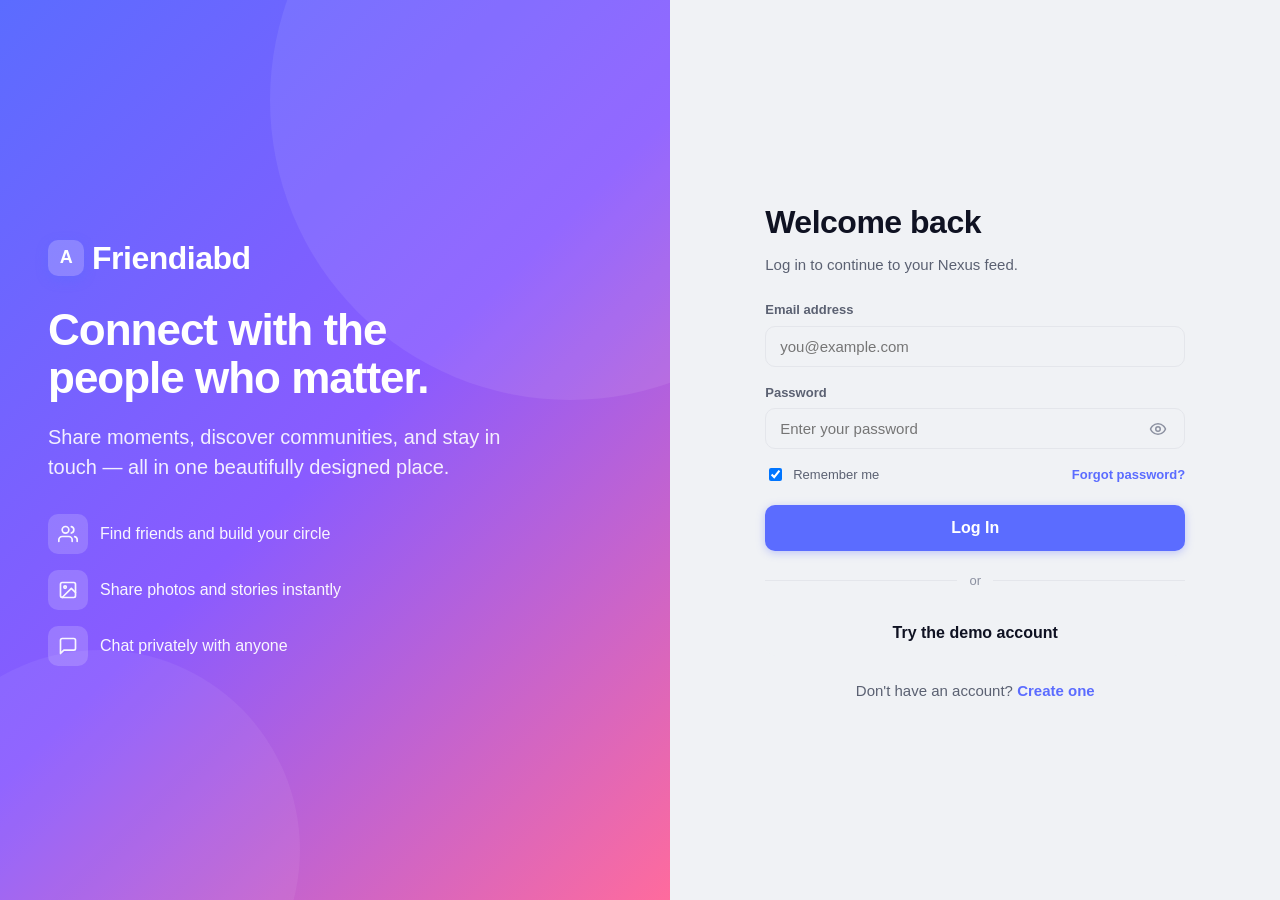
==== commit 7f6f0557: "Update branding from Nexus to Friendiabd" ====
--- a/login.html
+++ b/login.html
@@ -3,8 +3,8 @@
 <head>
   <meta charset="UTF-8" />
   <meta name="viewport" content="width=device-width, initial-scale=1.0" />
-  <title>Log In — Nexus</title>
-  <meta name="description" content="Log in to Nexus, the modern social network." />
+  <title>Log In — Friendiabd</title>
+  <meta name="description" content="Log in to Friendiabd, the modern social network." />
   <link rel="stylesheet" href="style.css" />
   <link rel="stylesheet" href="responsive.css" />
 </head>
@@ -15,8 +15,8 @@
     <section class="auth-hero" aria-hidden="false">
       <div class="auth-hero-content">
         <div class="brand-logo">
-          <span class="brand-mark">N</span>
-          Nexus
+          <span class="brand-mark">A</span>
+          Friendiabd
         </div>
         <h1>Connect with the people who matter.</h1>
         <p>Share moments, discover communities, and stay in touch — all in one beautifully designed place.</p>
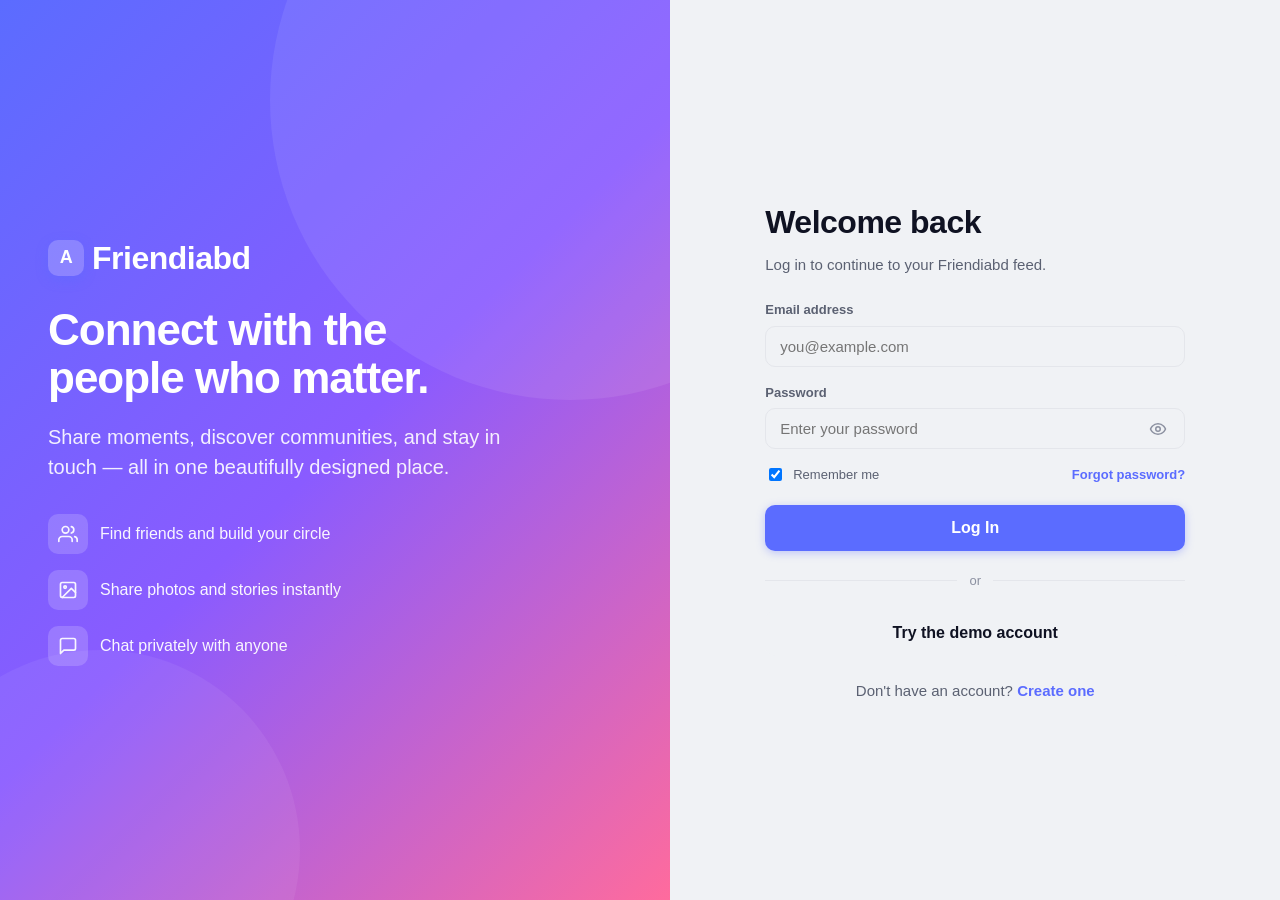
==== commit 7dc061b0: "Update login.html" ====
--- a/login.html
+++ b/login.html
@@ -48,7 +48,7 @@
     <section class="auth-form-wrap">
       <form class="auth-form" id="loginForm" novalidate>
         <h2>Welcome back</h2>
-        <p class="subtitle">Log in to continue to your Nexus feed.</p>
+        <p class="subtitle">Log in to continue to your Friendiabd feed.</p>
 
         <div class="field">
           <label for="loginEmail">Email address</label>
@@ -95,7 +95,7 @@
   <script>
     // Initialize auth page after app.js has loaded
     document.addEventListener('DOMContentLoaded', () => {
-      Auth.initLoginPage();
+      window.FriendiabdApp.Auth.initLoginPage();
     });
   </script>
 </body>
--- a/style.css
+++ b/style.css
@@ -1,5 +1,5 @@
 /* ============================================================
-   NEXUS SOCIAL — Core Stylesheet
+   FRIENDIABD SOCIAL — Core Stylesheet
    Design System: variables, layout, components
    ============================================================ */
 
--- a/responsive.css
+++ b/responsive.css
@@ -1,5 +1,5 @@
 /* ============================================================
-   NEXUS SOCIAL — Responsive Stylesheet
+   FRIENDIABD SOCIAL — Responsive Stylesheet
    Tablet: 2-column, Mobile: single column
    ============================================================ */
 
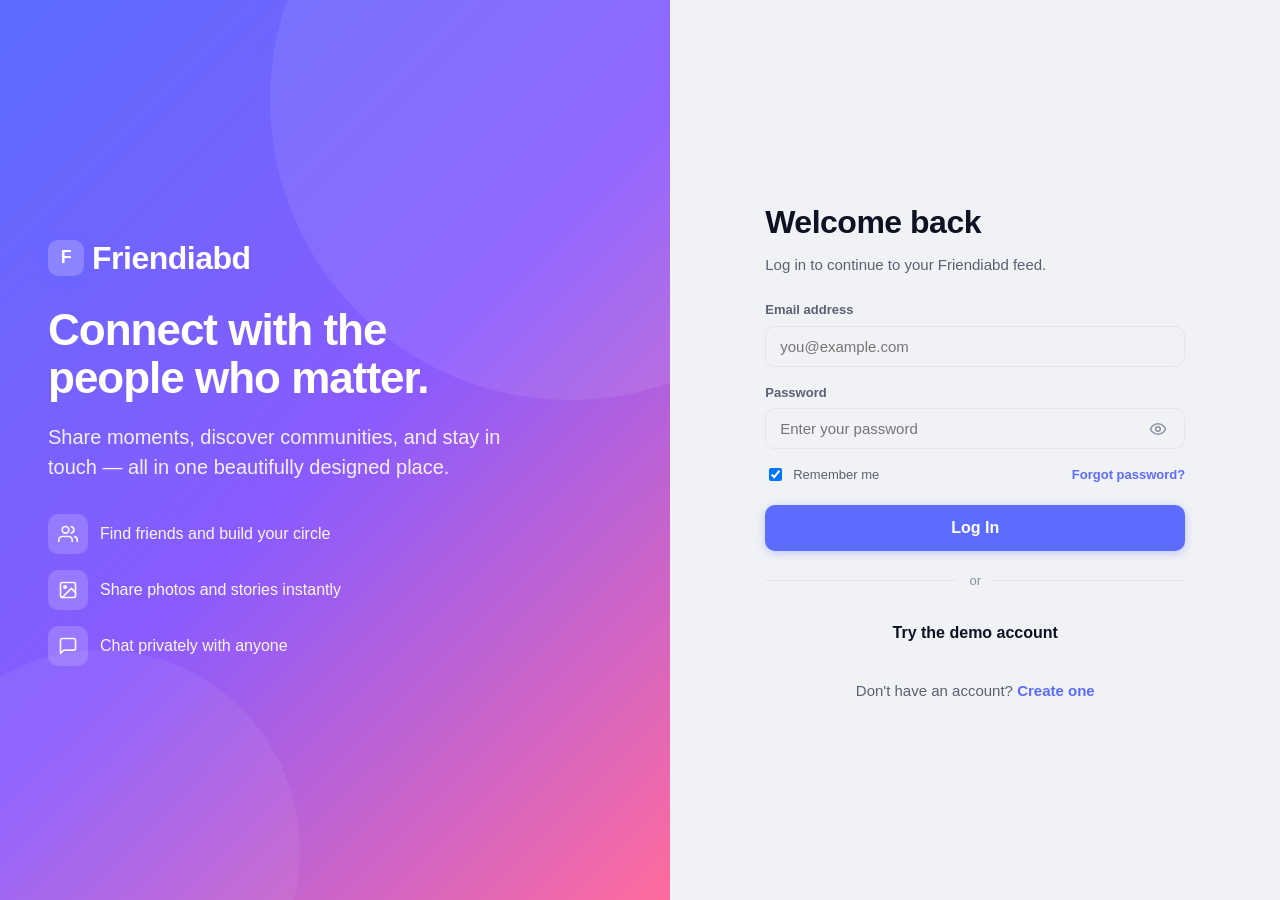
==== commit 2f0c6213: "Change brand mark from 'A' to 'F'" ====
--- a/login.html
+++ b/login.html
@@ -15,7 +15,7 @@
     <section class="auth-hero" aria-hidden="false">
       <div class="auth-hero-content">
         <div class="brand-logo">
-          <span class="brand-mark">A</span>
+          <span class="brand-mark">F</span>
           Friendiabd
         </div>
         <h1>Connect with the people who matter.</h1>
